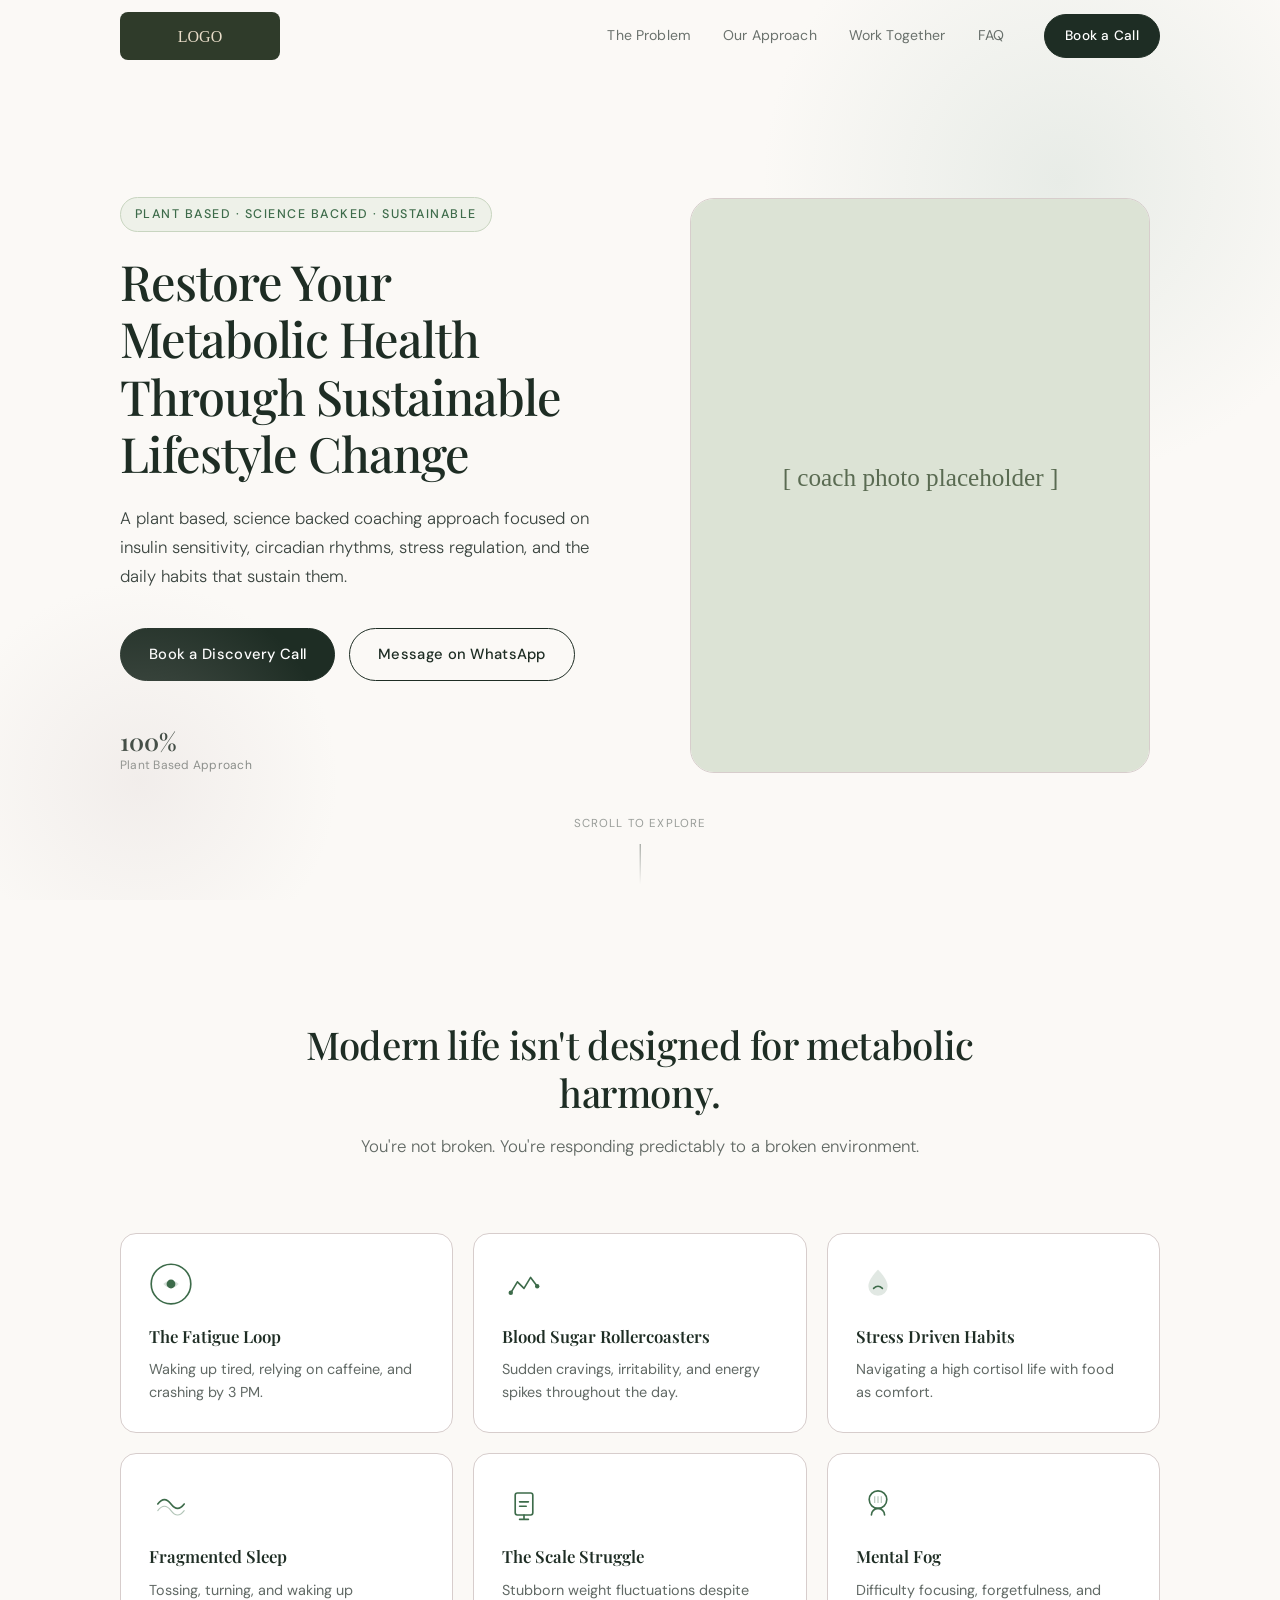
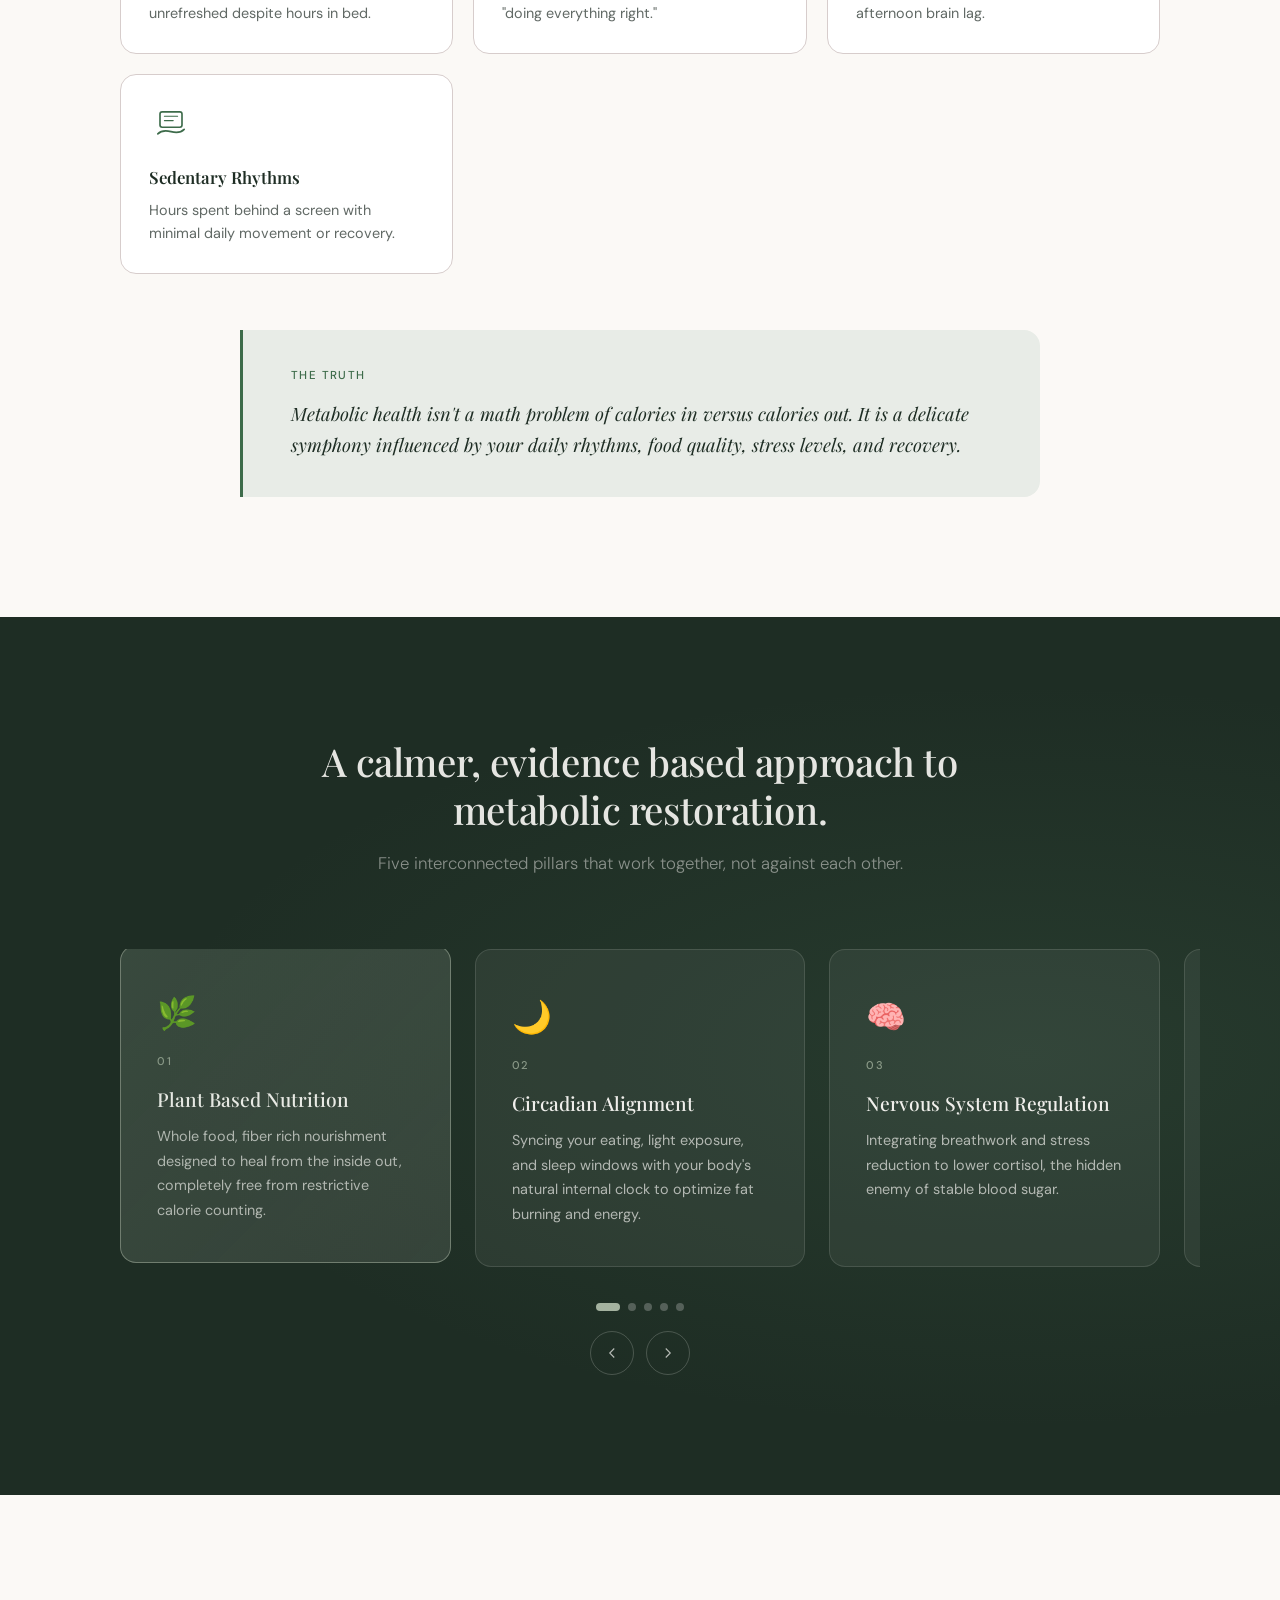
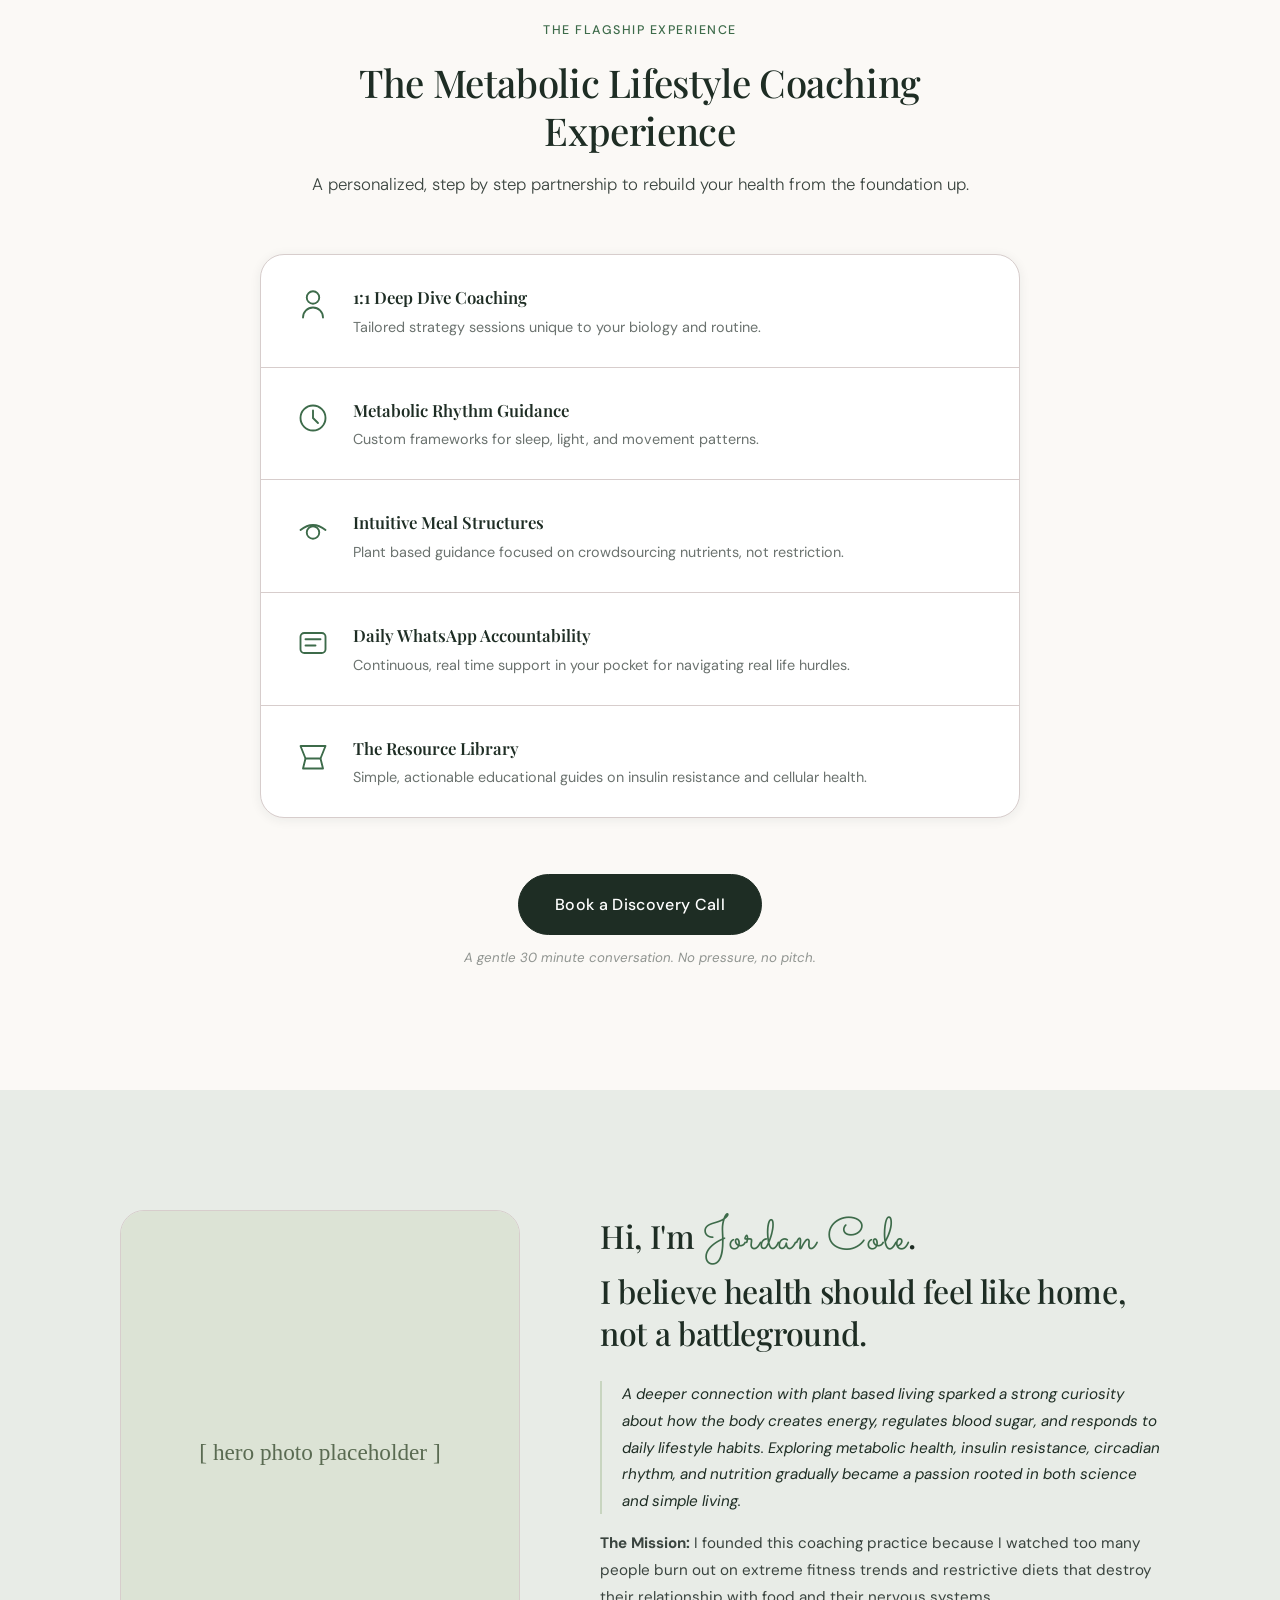
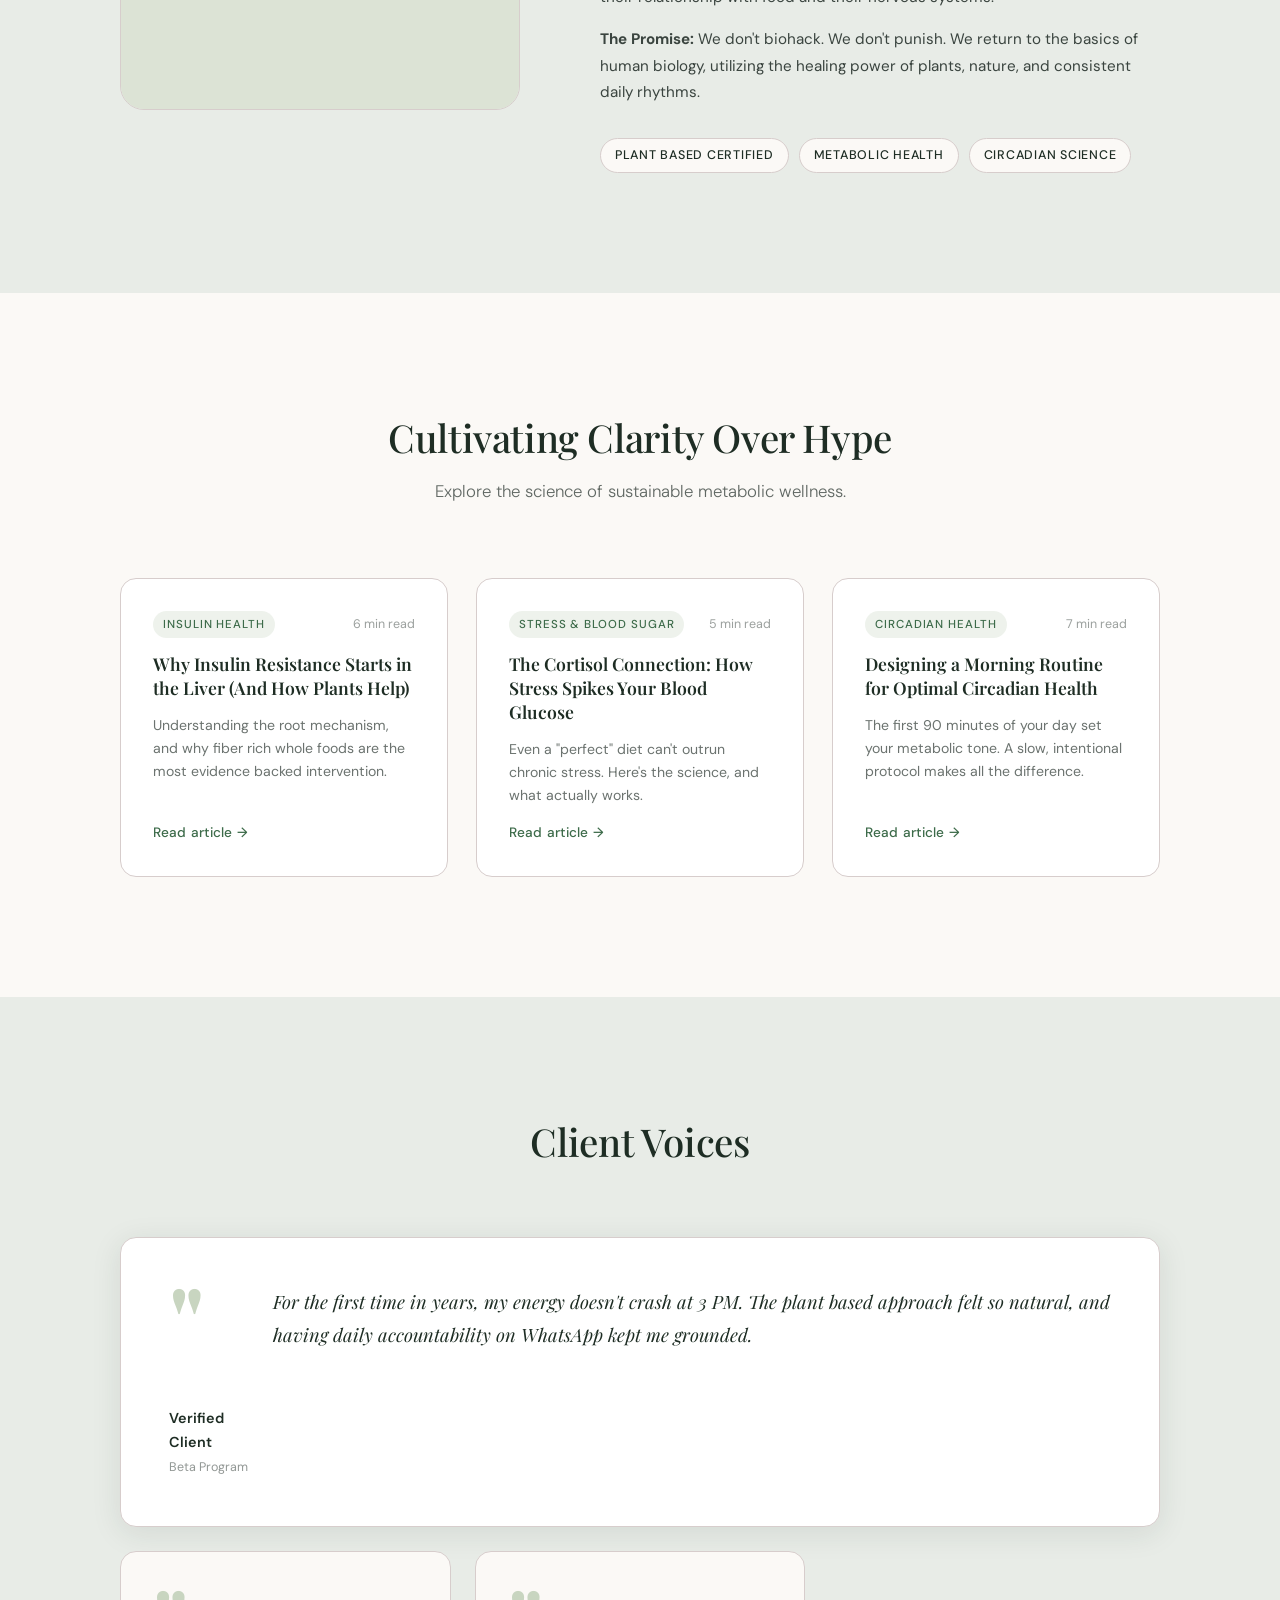
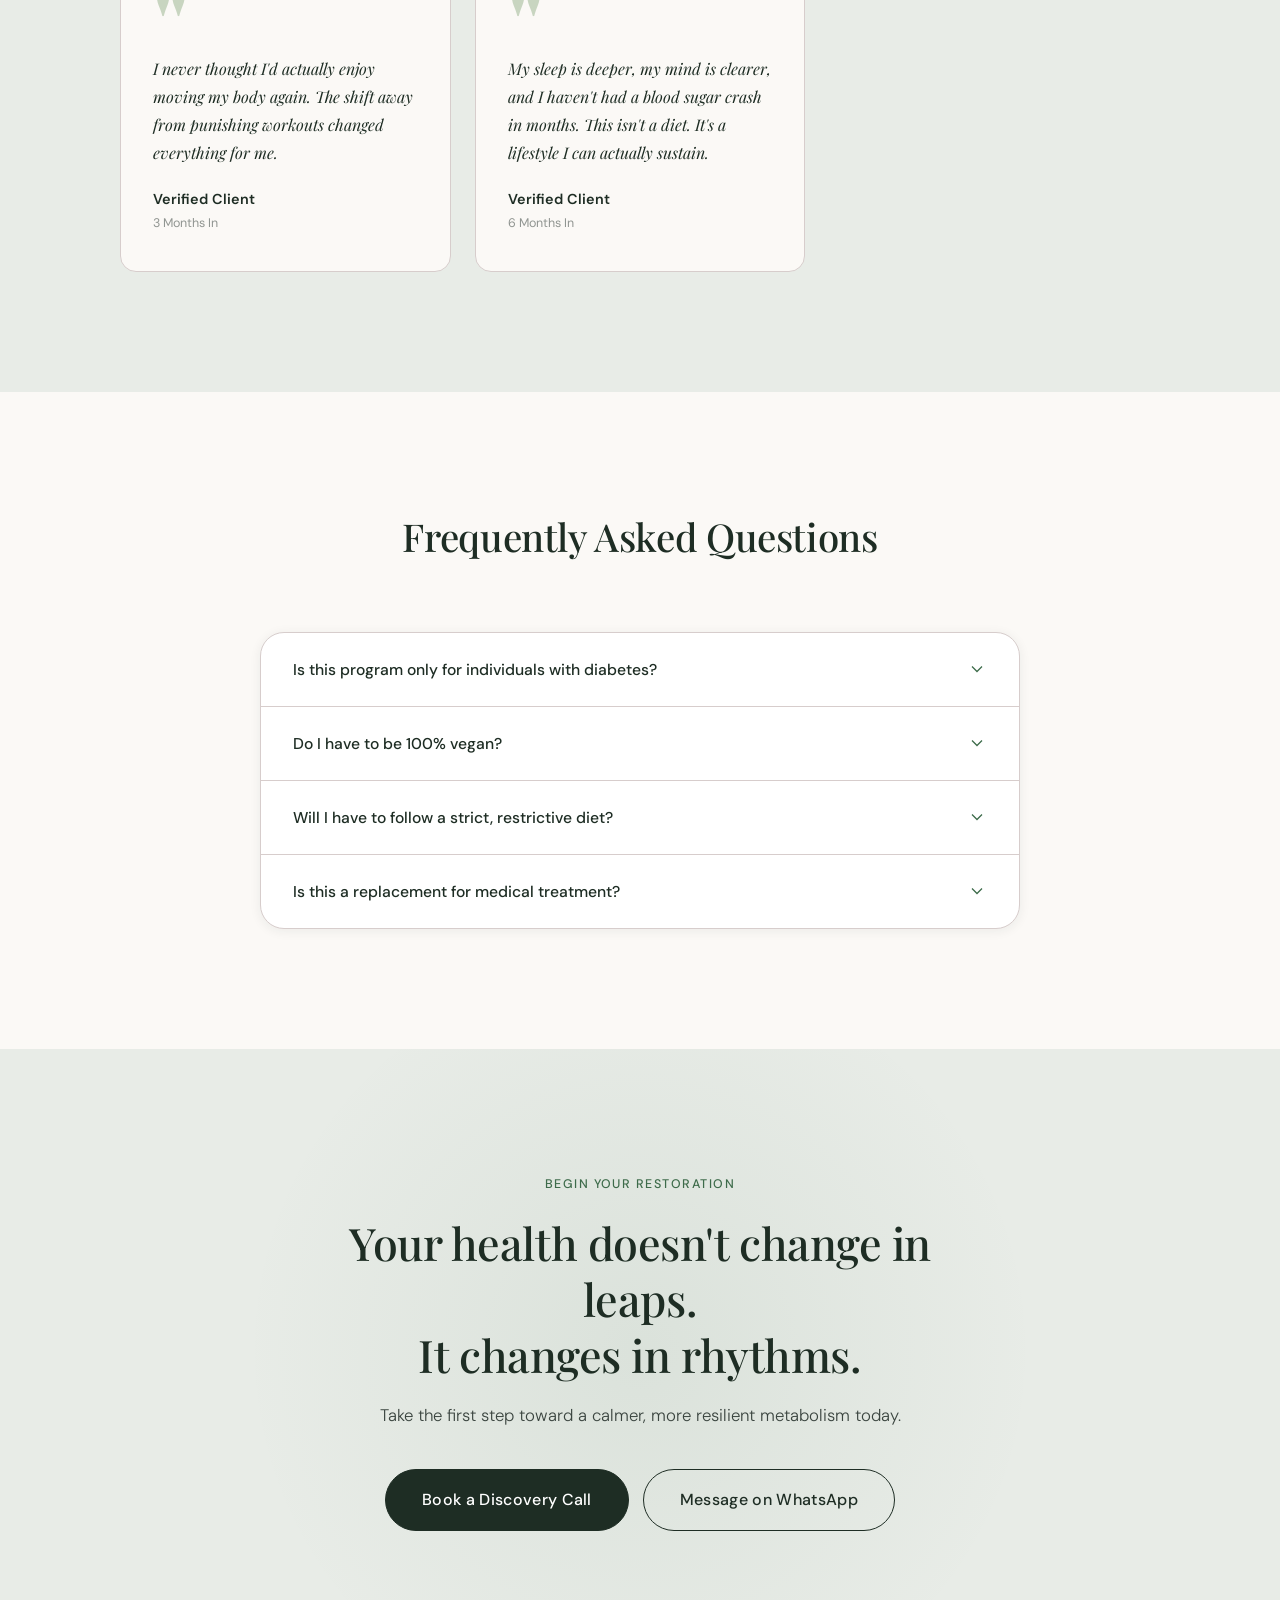
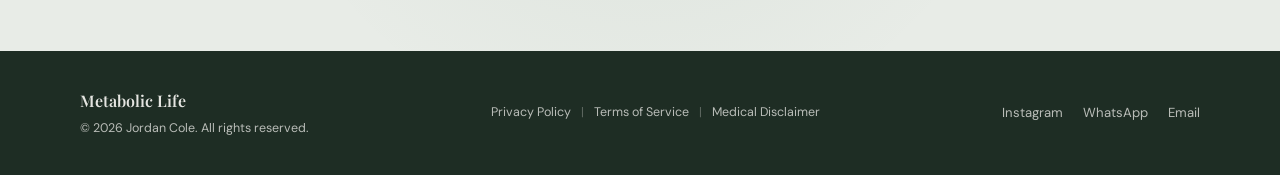
==== index.html @ 22da23d3 "feat: landing page, design system, and interaction logic Frontend for a booking + lead-qualification" ====
<!DOCTYPE html>
<html lang="en">
<head>
  <meta charset="UTF-8" />
  <meta name="viewport" content="width=device-width, initial-scale=1.0" />
  <title>Jordan Cole | Metabolic Health Coach</title>
  <link rel="icon" type="image/png" href="assets/placeholder-logo.svg" />
  <link rel="preconnect" href="https://fonts.googleapis.com" />
  <link rel="preconnect" href="https://fonts.gstatic.com" crossorigin />
  <link href="https://fonts.googleapis.com/css2?family=Playfair+Display:ital,wght@0,400;0,500;0,600;0,700;1,400;1,500&family=DM+Sans:ital,opsz,wght@0,9..40,300;0,9..40,400;0,9..40,500;1,9..40,300&family=Sacramento&display=swap" rel="stylesheet" />
  <link rel="stylesheet" href="style.css" />
</head>
<body>

  <!-- NAV -->
  <nav class="nav" id="nav">
    <div class="nav__inner">
      <a href="#" class="nav__logo">
        <img src="assets/placeholder-logo.svg" alt="Jordan Cole, Metabolic Health Coach" class="nav__logo-img" />
      </a>
      <div class="nav__links">
        <a href="#problem">The Problem</a>
        <a href="#philosophy">Our Approach</a>
        <a href="#offer">Work Together</a>
        <a href="#faq">FAQ</a>
      </div>
      <a href="https://example-coaching.com/book" target="_blank" class="btn btn--primary btn--sm">Book a Call</a>
    </div>
  </nav>

  <!-- SECTION 1: HERO -->
  <section class="hero" id="home">
    <div class="hero__grid">
      <div class="hero__content fade-up">
        <span class="hero__eyebrow">Plant Based · Science Backed · Sustainable</span>
        <h1 class="hero__headline">Restore Your Metabolic Health Through Sustainable Lifestyle Change</h1>
        <p class="hero__sub">A plant based, science backed coaching approach focused on insulin sensitivity, circadian rhythms, stress regulation, and the daily habits that sustain them.</p>
        <div class="hero__actions">
          <a href="https://example-coaching.com/book" target="_blank" class="btn btn--primary">Book a Discovery Call</a>
          <a href="https://wa.me/15550100100" class="btn btn--outline">Message on WhatsApp</a>
        </div>
        <div class="hero__trust">
          <div class="hero__trust-item">
            <span class="hero__trust-num">100%</span>
            <span class="hero__trust-label">Plant Based Approach</span>
          </div>
        </div>
      </div>
      <div class="hero__image-wrap fade-up fade-up--delay">
        <div class="hero__image-frame">
          <div class="hero__image-placeholder">
            <img src="assets/placeholder-about.svg" alt="Jordan Cole" class="hero__photo" />
          </div>
        </div>
      </div>
    </div>
    <div class="hero__scroll-hint">
      <span>Scroll to explore</span>
      <div class="hero__scroll-line"></div>
    </div>
  </section>

  <!-- SECTION 2: THE PROBLEM -->
  <section class="problem" id="problem">
    <div class="container">
      <div class="section-header fade-up">
        <h2 class="section-title">Modern life isn't designed for metabolic harmony.</h2>
        <p class="section-sub">You're not broken. You're responding predictably to a broken environment.</p>
      </div>
      <div class="problem__grid fade-up">
        <div class="problem__card">
          <div class="problem__icon">
            <svg viewBox="0 0 40 40" fill="none"><circle cx="20" cy="20" r="18" stroke="currentColor" stroke-width="1.5"/><path d="M13 20 Q20 13 27 20 Q20 27 13 20Z" fill="currentColor" opacity="0.2"/><circle cx="20" cy="20" r="4" fill="currentColor"/></svg>
          </div>
          <h3>The Fatigue Loop</h3>
          <p>Waking up tired, relying on caffeine, and crashing by 3 PM.</p>
        </div>
        <div class="problem__card">
          <div class="problem__icon">
            <svg viewBox="0 0 40 40" fill="none"><path d="M8 28 L14 18 L20 24 L26 14 L32 22" stroke="currentColor" stroke-width="1.5" stroke-linecap="round" stroke-linejoin="round"/><circle cx="8" cy="28" r="2" fill="currentColor"/><circle cx="32" cy="22" r="2" fill="currentColor"/></svg>
          </div>
          <h3>Blood Sugar Rollercoasters</h3>
          <p>Sudden cravings, irritability, and energy spikes throughout the day.</p>
        </div>
        <div class="problem__card">
          <div class="problem__icon">
            <svg viewBox="0 0 40 40" fill="none"><path d="M20 8 C20 8 28 16 28 22 C28 26.4 24.4 30 20 30 C15.6 30 12 26.4 12 22 C12 16 20 8 20 8Z" stroke="currentColor" stroke-width="1.5" fill="currentColor" opacity="0.15"/><path d="M16 24 Q20 20 24 24" stroke="currentColor" stroke-width="1.5" stroke-linecap="round"/></svg>
          </div>
          <h3>Stress Driven Habits</h3>
          <p>Navigating a high cortisol life with food as comfort.</p>
        </div>
        <div class="problem__card">
          <div class="problem__icon">
            <svg viewBox="0 0 40 40" fill="none"><path d="M8 20 Q14 12 20 20 Q26 28 32 20" stroke="currentColor" stroke-width="1.5" stroke-linecap="round"/><path d="M8 26 Q14 18 20 26 Q26 34 32 26" stroke="currentColor" stroke-width="1" stroke-linecap="round" opacity="0.4"/></svg>
          </div>
          <h3>Fragmented Sleep</h3>
          <p>Tossing, turning, and waking up unrefreshed despite hours in bed.</p>
        </div>
        <div class="problem__card">
          <div class="problem__icon">
            <svg viewBox="0 0 40 40" fill="none"><rect x="12" y="10" width="16" height="20" rx="2" stroke="currentColor" stroke-width="1.5"/><path d="M16 18 L24 18 M16 22 L22 22" stroke="currentColor" stroke-width="1.5" stroke-linecap="round"/><path d="M20 30 L20 34 M16 34 L24 34" stroke="currentColor" stroke-width="1.5" stroke-linecap="round"/></svg>
          </div>
          <h3>The Scale Struggle</h3>
          <p>Stubborn weight fluctuations despite "doing everything right."</p>
        </div>
        <div class="problem__card">
          <div class="problem__icon">
            <svg viewBox="0 0 40 40" fill="none"><circle cx="20" cy="16" r="8" stroke="currentColor" stroke-width="1.5"/><path d="M14 30 C14 26.7 16.7 24 20 24 C23.3 24 26 26.7 26 30" stroke="currentColor" stroke-width="1.5" stroke-linecap="round"/><path d="M17 13 L17 19 M20 13 L20 19 M23 13 L23 19" stroke="currentColor" stroke-width="1" opacity="0.4"/></svg>
          </div>
          <h3>Mental Fog</h3>
          <p>Difficulty focusing, forgetfulness, and afternoon brain lag.</p>
        </div>
        <div class="problem__card">
          <div class="problem__icon">
            <svg viewBox="0 0 40 40" fill="none"><rect x="10" y="8" width="20" height="14" rx="2" stroke="currentColor" stroke-width="1.5"/><path d="M14 12 L26 12 M14 16 L22 16" stroke="currentColor" stroke-width="1" stroke-linecap="round"/><path d="M8 28 Q12 24 20 26 Q28 28 32 24" stroke="currentColor" stroke-width="1.5" stroke-linecap="round" fill="none"/></svg>
          </div>
          <h3>Sedentary Rhythms</h3>
          <p>Hours spent behind a screen with minimal daily movement or recovery.</p>
        </div>
      </div>
      <div class="problem__truth fade-up">
        <div class="problem__truth-inner">
          <span class="problem__truth-label">The Truth</span>
          <p>Metabolic health isn't a math problem of calories in versus calories out. It is a delicate symphony influenced by your daily rhythms, food quality, stress levels, and recovery.</p>
        </div>
      </div>
    </div>
  </section>

  <!-- SECTION 3: PHILOSOPHY PILLARS -->
  <section class="pillars" id="philosophy">
    <div class="container">
      <div class="section-header fade-up">
        <h2 class="section-title">A calmer, evidence based approach to metabolic restoration.</h2>
        <p class="section-sub">Five interconnected pillars that work together, not against each other.</p>
      </div>
      <div class="pillars__slider fade-up" id="pillarsSlider">
        <div class="pillars__track" id="pillarsTrack">
          <div class="pillars__card pillars__card--active">
            <div class="pillars__card-icon">🌿</div>
            <div class="pillars__card-num">01</div>
            <h3>Plant Based Nutrition</h3>
            <p>Whole food, fiber rich nourishment designed to heal from the inside out, completely free from restrictive calorie counting.</p>
          </div>
          <div class="pillars__card">
            <div class="pillars__card-icon">🌙</div>
            <div class="pillars__card-num">02</div>
            <h3>Circadian Alignment</h3>
            <p>Syncing your eating, light exposure, and sleep windows with your body's natural internal clock to optimize fat burning and energy.</p>
          </div>
          <div class="pillars__card">
            <div class="pillars__card-icon">🧠</div>
            <div class="pillars__card-num">03</div>
            <h3>Nervous System Regulation</h3>
            <p>Integrating breathwork and stress reduction to lower cortisol, the hidden enemy of stable blood sugar.</p>
          </div>
          <div class="pillars__card">
            <div class="pillars__card-icon">🚶</div>
            <div class="pillars__card-num">04</div>
            <h3>Sustainable Movement</h3>
            <p>Shifting away from grueling workouts toward joyful daily mobility, walking, and functional activity.</p>
          </div>
          <div class="pillars__card">
            <div class="pillars__card-icon">🔄</div>
            <div class="pillars__card-num">05</div>
            <h3>Lifestyle Consistency</h3>
            <p>Building tiny, frictionless daily habits that transform temporary fixes into permanent metabolic flexibility.</p>
          </div>
        </div>
      </div>
      <div class="pillars__dots" id="pillarsDots">
        <button class="pillars__dot pillars__dot--active" data-index="0"></button>
        <button class="pillars__dot" data-index="1"></button>
        <button class="pillars__dot" data-index="2"></button>
        <button class="pillars__dot" data-index="3"></button>
        <button class="pillars__dot" data-index="4"></button>
      </div>
      <div class="pillars__nav">
        <button class="pillars__btn" id="pillarsPrev" aria-label="Previous pillar">
          <svg viewBox="0 0 24 24" fill="none" stroke="currentColor" stroke-width="1.5"><path d="M15 18l-6-6 6-6"/></svg>
        </button>
        <button class="pillars__btn" id="pillarsNext" aria-label="Next pillar">
          <svg viewBox="0 0 24 24" fill="none" stroke="currentColor" stroke-width="1.5"><path d="M9 18l6-6-6-6"/></svg>
        </button>
      </div>
    </div>
  </section>

  <!-- SECTION 4: THE OFFER -->
  <section class="offer" id="offer">
    <div class="container">
      <div class="offer__wrap fade-up">
        <div class="offer__header">
          <span class="offer__eyebrow">The Flagship Experience</span>
          <h2 class="offer__title">The Metabolic Lifestyle Coaching Experience</h2>
          <p class="offer__sub">A personalized, step by step partnership to rebuild your health from the foundation up.</p>
        </div>
        <div class="offer__items">
          <div class="offer__item">
            <div class="offer__item-icon">
              <svg viewBox="0 0 32 32" fill="none"><circle cx="16" cy="10" r="5" stroke="currentColor" stroke-width="1.5"/><path d="M8 26C8 21.6 11.6 18 16 18C20.4 18 24 21.6 24 26" stroke="currentColor" stroke-width="1.5" stroke-linecap="round"/></svg>
            </div>
            <div>
              <h4>1:1 Deep Dive Coaching</h4>
              <p>Tailored strategy sessions unique to your biology and routine.</p>
            </div>
          </div>
          <div class="offer__item">
            <div class="offer__item-icon">
              <svg viewBox="0 0 32 32" fill="none"><circle cx="16" cy="16" r="10" stroke="currentColor" stroke-width="1.5"/><path d="M16 10 L16 16 L20 20" stroke="currentColor" stroke-width="1.5" stroke-linecap="round"/></svg>
            </div>
            <div>
              <h4>Metabolic Rhythm Guidance</h4>
              <p>Custom frameworks for sleep, light, and movement patterns.</p>
            </div>
          </div>
          <div class="offer__item">
            <div class="offer__item-icon">
              <svg viewBox="0 0 32 32" fill="none"><path d="M6 16 Q16 8 26 16" stroke="currentColor" stroke-width="1.5" stroke-linecap="round"/><circle cx="16" cy="18" r="5" stroke="currentColor" stroke-width="1.5"/></svg>
            </div>
            <div>
              <h4>Intuitive Meal Structures</h4>
              <p>Plant based guidance focused on crowdsourcing nutrients, not restriction.</p>
            </div>
          </div>
          <div class="offer__item">
            <div class="offer__item-icon">
              <svg viewBox="0 0 32 32" fill="none"><rect x="6" y="8" width="20" height="16" rx="3" stroke="currentColor" stroke-width="1.5"/><path d="M10 13 L22 13 M10 18 L18 18" stroke="currentColor" stroke-width="1.5" stroke-linecap="round"/></svg>
            </div>
            <div>
              <h4>Daily WhatsApp Accountability</h4>
              <p>Continuous, real time support in your pocket for navigating real life hurdles.</p>
            </div>
          </div>
          <div class="offer__item">
            <div class="offer__item-icon">
              <svg viewBox="0 0 32 32" fill="none"><path d="M6 8 L26 8 L22 18 L10 18 Z" stroke="currentColor" stroke-width="1.5" stroke-linejoin="round"/><path d="M10 18 L8 26 L24 26 L22 18" stroke="currentColor" stroke-width="1.5" stroke-linejoin="round"/></svg>
            </div>
            <div>
              <h4>The Resource Library</h4>
              <p>Simple, actionable educational guides on insulin resistance and cellular health.</p>
            </div>
          </div>
        </div>
        <div class="offer__cta">
          <a href="https://example-coaching.com/book" target="_blank" class="btn btn--primary btn--lg">Book a Discovery Call</a>
          <p class="offer__cta-note">A gentle 30 minute conversation. No pressure, no pitch.</p>
        </div>
      </div>
    </div>
  </section>

  <!-- SECTION 5: ABOUT -->
  <section class="about" id="about">
    <div class="container">
      <div class="about__grid fade-up">
        <div class="about__image-col">
          <div class="about__image-frame">
            <div class="about__image-placeholder">
              <img src="assets/placeholder-hero.svg" alt="About photo" class="about__photo" />
            </div>
          </div>
        </div>
        <div class="about__content-col">
          <h2>Hi, I'm <span class="about__name">Jordan Cole</span>.<br/>I believe health should feel like home, not a battleground.</h2>
          <div class="about__body">
            <p class="about__hook">A deeper connection with plant based living sparked a strong curiosity about how the body creates energy, regulates blood sugar, and responds to daily lifestyle habits. Exploring metabolic health, insulin resistance, circadian rhythm, and nutrition gradually became a passion rooted in both science and simple living.</p>
            <p><strong>The Mission:</strong> I founded this coaching practice because I watched too many people burn out on extreme fitness trends and restrictive diets that destroy their relationship with food and their nervous systems.</p>
            <p><strong>The Promise:</strong> We don't biohack. We don't punish. We return to the basics of human biology, utilizing the healing power of plants, nature, and consistent daily rhythms.</p>
          </div>
          <div class="about__badges">
            <span>Plant Based Certified</span>
            <span>Metabolic Health</span>
            <span>Circadian Science</span>
          </div>
        </div>
      </div>
    </div>
  </section>

  <!-- SECTION 6: EDUCATIONAL INSIGHTS -->
  <section class="insights" id="insights">
    <div class="container">
      <div class="section-header fade-up">
        <h2 class="section-title">Cultivating Clarity Over Hype</h2>
        <p class="section-sub">Explore the science of sustainable metabolic wellness.</p>
      </div>
      <div class="insights__grid fade-up">
        <article class="insights__card">
          <div class="insights__card-meta">
            <span class="insights__tag">Insulin Health</span>
            <span class="insights__read">6 min read</span>
          </div>
          <h3>Why Insulin Resistance Starts in the Liver (And How Plants Help)</h3>
          <p>Understanding the root mechanism, and why fiber rich whole foods are the most evidence backed intervention.</p>
          <a href="article-insulin-resistance.html" class="insights__link">Read article →</a>
        </article>
        <article class="insights__card">
          <div class="insights__card-meta">
            <span class="insights__tag">Stress & Blood Sugar</span>
            <span class="insights__read">5 min read</span>
          </div>
          <h3>The Cortisol Connection: How Stress Spikes Your Blood Glucose</h3>
          <p>Even a "perfect" diet can't outrun chronic stress. Here's the science, and what actually works.</p>
          <a href="article-cortisol-blood-sugar.html" class="insights__link">Read article →</a>
        </article>
        <article class="insights__card">
          <div class="insights__card-meta">
            <span class="insights__tag">Circadian Health</span>
            <span class="insights__read">7 min read</span>
          </div>
          <h3>Designing a Morning Routine for Optimal Circadian Health</h3>
          <p>The first 90 minutes of your day set your metabolic tone. A slow, intentional protocol makes all the difference.</p>
          <a href="article-morning-routine.html" class="insights__link">Read article →</a>
        </article>
      </div>
    </div>
  </section>

  <!-- SECTION 7: TESTIMONIALS -->
  <section class="testimonials" id="testimonials">
    <div class="container">
      <div class="section-header fade-up">
        <h2 class="section-title">Client Voices</h2>
      </div>
      <div class="testimonials__grid fade-up">
        <blockquote class="testimonial__card testimonial__card--featured">
          <div class="testimonial__quote-mark">"</div>
          <p>For the first time in years, my energy doesn't crash at 3 PM. The plant based approach felt so natural, and having daily accountability on WhatsApp kept me grounded.</p>
          <footer>
            <strong>Verified Client</strong>
            <span>Beta Program</span>
          </footer>
        </blockquote>
        <blockquote class="testimonial__card">
          <div class="testimonial__quote-mark">"</div>
          <p>I never thought I'd actually enjoy moving my body again. The shift away from punishing workouts changed everything for me.</p>
          <footer>
            <strong>Verified Client</strong>
            <span>3 Months In</span>
          </footer>
        </blockquote>
        <blockquote class="testimonial__card">
          <div class="testimonial__quote-mark">"</div>
          <p>My sleep is deeper, my mind is clearer, and I haven't had a blood sugar crash in months. This isn't a diet. It's a lifestyle I can actually sustain.</p>
          <footer>
            <strong>Verified Client</strong>
            <span>6 Months In</span>
          </footer>
        </blockquote>
      </div>
    </div>
  </section>

  <!-- SECTION 8: FAQ -->
  <section class="faq" id="faq">
    <div class="container">
      <div class="section-header fade-up">
        <h2 class="section-title">Frequently Asked Questions</h2>
      </div>
      <div class="faq__list fade-up" id="faqList">
        <div class="faq__item">
          <button class="faq__question" aria-expanded="false">
            <span>Is this program only for individuals with diabetes?</span>
            <svg class="faq__chevron" viewBox="0 0 24 24" fill="none" stroke="currentColor" stroke-width="1.5"><path d="M6 9l6 6 6-6"/></svg>
          </button>
          <div class="faq__answer">
            <p>No. This is for anyone experiencing early signs of metabolic dysfunction, such as chronic fatigue, stubborn weight gain, brain fog, and blood sugar instability. We focus on prevention and optimization.</p>
          </div>
        </div>
        <div class="faq__item">
          <button class="faq__question" aria-expanded="false">
            <span>Do I have to be 100% vegan?</span>
            <svg class="faq__chevron" viewBox="0 0 24 24" fill="none" stroke="currentColor" stroke-width="1.5"><path d="M6 9l6 6 6-6"/></svg>
          </button>
          <div class="faq__answer">
            <p>Not necessarily. While my coaching is rooted heavily in the therapeutic benefits of a plant predominant, whole food lifestyle, we meet you exactly where you are to build a sustainable pattern that works for you.</p>
          </div>
        </div>
        <div class="faq__item">
          <button class="faq__question" aria-expanded="false">
            <span>Will I have to follow a strict, restrictive diet?</span>
            <svg class="faq__chevron" viewBox="0 0 24 24" fill="none" stroke="currentColor" stroke-width="1.5"><path d="M6 9l6 6 6-6"/></svg>
          </button>
          <div class="faq__answer">
            <p>Absolutely not. Restriction triggers stress, and stress disrupts metabolic health. We focus on crowding out ultra processed options by adding abundance, color, and fiber to your plate.</p>
          </div>
        </div>
        <div class="faq__item">
          <button class="faq__question" aria-expanded="false">
            <span>Is this a replacement for medical treatment?</span>
            <svg class="faq__chevron" viewBox="0 0 24 24" fill="none" stroke="currentColor" stroke-width="1.5"><path d="M6 9l6 6 6-6"/></svg>
          </button>
          <div class="faq__answer">
            <p>No. This coaching is lifestyle medicine designed to complement your primary healthcare. We focus on habits, environment, nutrition, and routines, not diagnosis or prescription.</p>
          </div>
        </div>
      </div>
    </div>
  </section>

  <!-- SECTION 9: FINAL CTA -->
  <section class="final-cta" id="contact">
    <div class="container">
      <div class="final-cta__inner fade-up">
        <span class="final-cta__eyebrow">Begin Your Restoration</span>
        <h2>Your health doesn't change in leaps.<br/>It changes in rhythms.</h2>
        <p>Take the first step toward a calmer, more resilient metabolism today.</p>
        <div class="final-cta__actions">
          <a href="https://example-coaching.com/book" target="_blank" class="btn btn--primary btn--lg">Book a Discovery Call</a>
          <a href="https://wa.me/15550100100" class="btn btn--outline btn--lg">Message on WhatsApp</a>
        </div>
      </div>
    </div>
  </section>

  <!-- SECTION 10: FOOTER -->
  <footer class="footer">
    <div class="footer__inner">
      <div class="footer__brand">
        <a href="#" class="footer__logo">Metabolic Life</a>
        <p>© 2026 Jordan Cole. All rights reserved.</p>
      </div>
      <div class="footer__center">
        <a href="#">Privacy Policy</a>
        <span>|</span>
        <a href="#">Terms of Service</a>
        <span>|</span>
        <a href="#">Medical Disclaimer</a>
      </div>
      <div class="footer__social">
        <a href="https://instagram.com/example" target="_blank">Instagram</a>
        <a href="https://wa.me/15550100100" target="_blank">WhatsApp</a>
        <a href="mailto:hello@example-coaching.com">Email</a>
      </div>
    </div>
  </footer>

  <script src="script.js"></script>
</body>
</html>
---- style.css ----
/* =============================================
   DESIGN TOKENS
   ============================================= */
:root {
  --bg-primary: #FBF9F6;
  --bg-accent: #E8ECE7;
  --text-heading: #1E2D24;
  --text-body: #3A443F;
  --accent-border: #D7CDCC;
  --accent-green: #3D6B4A;
  --accent-green-light: #5A8A66;
  --accent-green-muted: #C8D5C0;
  --white: #FFFFFF;
  --shadow-sm: 0 2px 12px rgba(30, 45, 36, 0.07);
  --shadow-md: 0 6px 30px rgba(30, 45, 36, 0.10);
  --shadow-lg: 0 20px 60px rgba(30, 45, 36, 0.12);
  --radius-sm: 8px;
  --radius-md: 16px;
  --radius-lg: 24px;
  --font-serif: 'Playfair Display', Georgia, serif;
  --font-sans: 'DM Sans', system-ui, sans-serif;
  --nav-h: 72px;
  --section-pad: 120px;
}

/* =============================================
   RESET & BASE
   ============================================= */
*, *::before, *::after { box-sizing: border-box; margin: 0; padding: 0; }

html {
  scroll-behavior: smooth;
  -webkit-font-smoothing: antialiased;
}

body {
  font-family: var(--font-sans);
  background: var(--bg-primary);
  color: var(--text-body);
  font-size: 16px;
  line-height: 1.7;
  overflow-x: hidden;
}

img, svg { display: block; max-width: 100%; }
a { color: inherit; text-decoration: none; }
button { cursor: pointer; border: none; background: none; font-family: inherit; }

/* =============================================
   UTILITIES
   ============================================= */
.container {
  max-width: 1120px;
  margin: 0 auto;
  padding: 0 40px;
}

.section-header {
  text-align: center;
  max-width: 700px;
  margin: 0 auto 72px;
}

.section-title {
  font-family: var(--font-serif);
  font-size: clamp(1.9rem, 3vw, 2.7rem);
  font-weight: 500;
  color: var(--text-heading);
  line-height: 1.25;
  margin-bottom: 16px;
  letter-spacing: -0.01em;
}

.section-sub {
  font-size: 1.05rem;
  color: var(--text-body);
  opacity: 0.8;
  font-weight: 300;
}

/* =============================================
   BUTTONS
   ============================================= */
.btn {
  display: inline-flex;
  align-items: center;
  gap: 8px;
  font-family: var(--font-sans);
  font-weight: 500;
  font-size: 0.92rem;
  letter-spacing: 0.02em;
  padding: 13px 28px;
  border-radius: 50px;
  transition: all 0.3s cubic-bezier(0.4, 0, 0.2, 1);
  white-space: nowrap;
}

.btn--primary {
  background: var(--text-heading);
  color: var(--white);
  border: 1.5px solid var(--text-heading);
}

.btn--primary:hover {
  background: var(--accent-green);
  border-color: var(--accent-green);
  transform: translateY(-2px);
  box-shadow: 0 8px 24px rgba(30, 45, 36, 0.22);
}

.btn--outline {
  background: transparent;
  color: var(--text-heading);
  border: 1.5px solid var(--text-heading);
}

.btn--outline:hover {
  background: var(--text-heading);
  color: var(--white);
  transform: translateY(-2px);
}

.btn--sm { padding: 9px 20px; font-size: 0.85rem; }
.btn--lg { padding: 16px 36px; font-size: 1rem; }

/* =============================================
   SCROLL ANIMATIONS
   ============================================= */
.fade-up {
  opacity: 0;
  transform: translateY(36px);
  transition: opacity 0.75s cubic-bezier(0.4, 0, 0.2, 1),
              transform 0.75s cubic-bezier(0.4, 0, 0.2, 1);
}

.fade-up--delay { transition-delay: 0.18s; }
.fade-up--delay-2 { transition-delay: 0.32s; }

.fade-up.is-visible {
  opacity: 1;
  transform: translateY(0);
}

/* =============================================
   NAVIGATION
   ============================================= */
.nav {
  position: fixed;
  top: 0; left: 0; right: 0;
  height: var(--nav-h);
  z-index: 100;
  transition: background 0.4s, box-shadow 0.4s;
}

.nav.scrolled {
  background: rgba(251, 249, 246, 0.94);
  backdrop-filter: blur(12px);
  -webkit-backdrop-filter: blur(12px);
  box-shadow: 0 1px 0 var(--accent-border);
}

.nav__inner {
  max-width: 1120px;
  margin: 0 auto;
  padding: 0 40px;
  height: 100%;
  display: flex;
  align-items: center;
  gap: 40px;
}

.nav__logo {
  flex-shrink: 0;
  display: flex;
  align-items: center;
}

.nav__logo-img {
  height: 48px;
  width: auto;
  mix-blend-mode: multiply;
  display: block;
}

.nav__links {
  display: flex;
  align-items: center;
  gap: 32px;
  margin-left: auto;
}

.nav__links a {
  font-size: 0.88rem;
  font-weight: 400;
  color: var(--text-body);
  letter-spacing: 0.01em;
  transition: color 0.2s;
  opacity: 0.75;
}

.nav__links a:hover { opacity: 1; color: var(--text-heading); }

/* =============================================
   HERO
   ============================================= */
.hero {
  min-height: 100vh;
  padding-top: var(--nav-h);
  display: flex;
  flex-direction: column;
  justify-content: center;
  position: relative;
  overflow: hidden;
}

.hero::before {
  content: '';
  position: absolute;
  top: -120px; right: -80px;
  width: 600px; height: 600px;
  border-radius: 50%;
  background: radial-gradient(circle, #E8ECE7 0%, transparent 70%);
  pointer-events: none;
}

.hero::after {
  content: '';
  position: absolute;
  bottom: -80px; left: -60px;
  width: 400px; height: 400px;
  border-radius: 50%;
  background: radial-gradient(circle, #D7CDCC44 0%, transparent 70%);
  pointer-events: none;
}

.hero__grid {
  max-width: 1120px;
  margin: 0 auto;
  padding: 80px 40px;
  display: grid;
  grid-template-columns: 1fr 1fr;
  gap: 80px;
  align-items: center;
  width: 100%;
}

.hero__eyebrow {
  display: inline-block;
  font-size: 0.78rem;
  font-weight: 500;
  letter-spacing: 0.12em;
  text-transform: uppercase;
  color: var(--accent-green);
  margin-bottom: 20px;
  padding: 6px 14px;
  border: 1px solid var(--accent-green-muted);
  border-radius: 50px;
  background: rgba(200, 213, 192, 0.25);
}

.hero__headline {
  font-family: var(--font-serif);
  font-size: clamp(2.2rem, 3.8vw, 3.4rem);
  font-weight: 500;
  color: var(--text-heading);
  line-height: 1.18;
  letter-spacing: -0.02em;
  margin-bottom: 22px;
}

.hero__sub {
  font-size: 1.05rem;
  color: var(--text-body);
  font-weight: 300;
  line-height: 1.75;
  margin-bottom: 36px;
  max-width: 520px;
}

.hero__actions {
  display: flex;
  flex-wrap: wrap;
  gap: 14px;
  margin-bottom: 48px;
}

.hero__trust {
  display: flex;
  align-items: center;
  gap: 28px;
}

.hero__trust-item {
  display: flex;
  flex-direction: column;
  gap: 2px;
}

.hero__trust-num {
  font-family: var(--font-serif);
  font-size: 1.5rem;
  font-weight: 600;
  color: var(--text-heading);
  line-height: 1;
}

.hero__trust-label {
  font-size: 0.75rem;
  color: var(--text-body);
  opacity: 0.65;
  letter-spacing: 0.02em;
}

.hero__trust-divider {
  width: 1px;
  height: 36px;
  background: var(--accent-border);
}

/* Hero Image */
.hero__image-wrap {
  display: flex;
  justify-content: center;
  align-items: center;
}

.hero__image-frame {
  position: relative;
  width: 100%;
  max-width: 460px;
}

.hero__image-placeholder {
  border-radius: var(--radius-lg);
  aspect-ratio: 4/5;
  overflow: hidden;
  border: 1px solid var(--accent-border);
}

.hero__photo {
  width: 100%;
  height: 100%;
  object-fit: cover;
  object-position: center top;
  display: block;
}

.hero__image-inner {
  display: flex;
  flex-direction: column;
  align-items: center;
  gap: 12px;
}

.hero__portrait-svg {
  width: 160px;
  opacity: 0.6;
}

.hero__image-label {
  font-size: 0.82rem;
  color: var(--text-body);
  opacity: 0.5;
  font-style: italic;
}

.hero__image-tag {
  position: absolute;
  bottom: 24px;
  left: -20px;
  background: var(--bg-primary);
  border: 1px solid var(--accent-border);
  border-radius: 50px;
  padding: 8px 18px;
  font-size: 0.78rem;
  color: var(--text-heading);
  letter-spacing: 0.05em;
  box-shadow: var(--shadow-sm);
}

/* Scroll Hint */
.hero__scroll-hint {
  position: absolute;
  bottom: 16px;
  left: 50%;
  transform: translateX(-50%);
  display: flex;
  flex-direction: column;
  align-items: center;
  gap: 10px;
  opacity: 0.5;
}

.hero__scroll-hint span {
  font-size: 0.72rem;
  letter-spacing: 0.1em;
  text-transform: uppercase;
  color: var(--text-body);
}

.hero__scroll-line {
  width: 1px;
  height: 40px;
  background: linear-gradient(to bottom, var(--text-heading), transparent);
  animation: scrollPulse 2s ease-in-out infinite;
}

@keyframes scrollPulse {
  0%, 100% { opacity: 0.4; transform: scaleY(1); }
  50% { opacity: 0.9; transform: scaleY(1.2); }
}

/* =============================================
   PROBLEM SECTION
   ============================================= */
.problem {
  padding: var(--section-pad) 0;
  background: var(--bg-primary);
}

.problem__grid {
  display: grid;
  grid-template-columns: repeat(auto-fit, minmax(280px, 1fr));
  gap: 20px;
  margin-bottom: 56px;
}

.problem__card {
  background: var(--white);
  border: 1px solid var(--accent-border);
  border-radius: var(--radius-md);
  padding: 28px 28px 28px;
  transition: transform 0.3s ease, box-shadow 0.3s ease;
}

.problem__card:hover {
  transform: translateY(-4px);
  box-shadow: var(--shadow-md);
}

.problem__icon {
  width: 44px;
  height: 44px;
  color: var(--accent-green);
  margin-bottom: 16px;
}

.problem__card h3 {
  font-family: var(--font-serif);
  font-size: 1.05rem;
  font-weight: 600;
  color: var(--text-heading);
  margin-bottom: 8px;
}

.problem__card p {
  font-size: 0.9rem;
  line-height: 1.6;
  color: var(--text-body);
  opacity: 0.8;
}

.problem__truth {
  max-width: 800px;
  margin: 0 auto;
}

.problem__truth-inner {
  background: var(--bg-accent);
  border-left: 3px solid var(--accent-green);
  border-radius: 0 var(--radius-md) var(--radius-md) 0;
  padding: 36px 48px;
}

.problem__truth-label {
  display: block;
  font-size: 0.72rem;
  font-weight: 500;
  letter-spacing: 0.12em;
  text-transform: uppercase;
  color: var(--accent-green);
  margin-bottom: 12px;
}

.problem__truth-inner p {
  font-family: var(--font-serif);
  font-size: 1.15rem;
  font-style: italic;
  color: var(--text-heading);
  line-height: 1.7;
}

/* =============================================
   PILLARS SECTION
   ============================================= */
.pillars {
  padding: var(--section-pad) 0;
  background: var(--text-heading);
  position: relative;
  overflow: hidden;
}

.pillars::before {
  content: '';
  position: absolute;
  inset: 0;
  background: radial-gradient(ellipse at 80% 50%, rgba(90, 138, 102, 0.15) 0%, transparent 60%);
  pointer-events: none;
}

.pillars .section-header .section-title,
.pillars .section-header .section-sub {
  color: rgba(251, 249, 246, 0.9);
}

.pillars .section-header .section-sub {
  color: rgba(251, 249, 246, 0.6);
}

.pillars__slider {
  position: relative;
  overflow: hidden;
  margin: 0 -40px;
  padding: 0 40px;
}

.pillars__track {
  display: flex;
  gap: 24px;
  transition: transform 0.55s cubic-bezier(0.4, 0, 0.2, 1);
  will-change: transform;
}

.pillars__card {
  flex: 0 0 calc(33.333% - 16px);
  background: rgba(251, 249, 246, 0.06);
  border: 1px solid rgba(251, 249, 246, 0.12);
  border-radius: var(--radius-md);
  padding: 40px 36px;
  transition: all 0.4s ease;
  position: relative;
  overflow: hidden;
}

.pillars__card::before {
  content: '';
  position: absolute;
  inset: 0;
  background: linear-gradient(135deg, rgba(90, 138, 102, 0.1), transparent);
  opacity: 0;
  transition: opacity 0.3s;
}

.pillars__card--active,
.pillars__card:hover {
  background: rgba(251, 249, 246, 0.1);
  border-color: rgba(200, 213, 192, 0.4);
  transform: translateY(-4px);
}

.pillars__card--active::before,
.pillars__card:hover::before { opacity: 1; }

.pillars__card-icon {
  font-size: 2rem;
  margin-bottom: 12px;
}

.pillars__card-num {
  font-size: 0.7rem;
  font-weight: 500;
  letter-spacing: 0.14em;
  color: rgba(200, 213, 192, 0.6);
  text-transform: uppercase;
  margin-bottom: 16px;
}

.pillars__card h3 {
  font-family: var(--font-serif);
  font-size: 1.2rem;
  font-weight: 500;
  color: rgba(251, 249, 246, 0.95);
  margin-bottom: 12px;
  line-height: 1.3;
}

.pillars__card p {
  font-size: 0.9rem;
  color: rgba(251, 249, 246, 0.65);
  line-height: 1.7;
}

.pillars__dots {
  display: flex;
  justify-content: center;
  gap: 8px;
  margin-top: 36px;
}

.pillars__dot {
  width: 8px;
  height: 8px;
  border-radius: 50%;
  background: rgba(251, 249, 246, 0.25);
  transition: all 0.3s;
  padding: 0;
}

.pillars__dot--active {
  background: rgba(200, 213, 192, 0.8);
  width: 24px;
  border-radius: 4px;
}

.pillars__nav {
  display: flex;
  justify-content: center;
  gap: 12px;
  margin-top: 20px;
}

.pillars__btn {
  width: 44px;
  height: 44px;
  border-radius: 50%;
  border: 1px solid rgba(251, 249, 246, 0.2);
  display: flex;
  align-items: center;
  justify-content: center;
  color: rgba(251, 249, 246, 0.7);
  transition: all 0.2s;
}

.pillars__btn:hover {
  background: rgba(251, 249, 246, 0.1);
  border-color: rgba(200, 213, 192, 0.5);
  color: rgba(251, 249, 246, 0.95);
}

.pillars__btn svg { width: 18px; height: 18px; }

/* =============================================
   OFFER SECTION
   ============================================= */
.offer {
  padding: var(--section-pad) 0;
  background: var(--bg-primary);
}

.offer__wrap {
  max-width: 760px;
  margin: 0 auto;
  text-align: center;
}

.offer__eyebrow {
  display: inline-block;
  font-size: 0.78rem;
  font-weight: 500;
  letter-spacing: 0.12em;
  text-transform: uppercase;
  color: var(--accent-green);
  margin-bottom: 16px;
}

.offer__title {
  font-family: var(--font-serif);
  font-size: clamp(1.8rem, 3vw, 2.5rem);
  font-weight: 500;
  color: var(--text-heading);
  line-height: 1.25;
  margin-bottom: 16px;
  letter-spacing: -0.01em;
}

.offer__sub {
  font-size: 1.05rem;
  color: var(--text-body);
  font-weight: 300;
  margin-bottom: 56px;
}

.offer__items {
  display: flex;
  flex-direction: column;
  gap: 0;
  text-align: left;
  margin-bottom: 56px;
  border: 1px solid var(--accent-border);
  border-radius: var(--radius-lg);
  overflow: hidden;
  background: var(--white);
  box-shadow: var(--shadow-sm);
}

.offer__item {
  display: flex;
  align-items: flex-start;
  gap: 20px;
  padding: 28px 32px;
  border-bottom: 1px solid var(--accent-border);
  transition: background 0.2s;
}

.offer__item:last-child { border-bottom: none; }
.offer__item:hover { background: rgba(232, 236, 231, 0.35); }

.offer__item-icon {
  width: 40px;
  height: 40px;
  flex-shrink: 0;
  color: var(--accent-green);
  margin-top: 2px;
}

.offer__item-icon svg { width: 100%; height: 100%; }

.offer__item h4 {
  font-family: var(--font-serif);
  font-size: 1.05rem;
  font-weight: 600;
  color: var(--text-heading);
  margin-bottom: 4px;
}

.offer__item p {
  font-size: 0.9rem;
  color: var(--text-body);
  opacity: 0.75;
  line-height: 1.6;
}

.offer__cta {
  display: flex;
  flex-direction: column;
  align-items: center;
  gap: 12px;
}

.offer__cta-note {
  font-size: 0.83rem;
  color: var(--text-body);
  opacity: 0.55;
  font-style: italic;
}

/* =============================================
   ABOUT SECTION
   ============================================= */
.about {
  padding: var(--section-pad) 0;
  background: var(--bg-accent);
}

.about__grid {
  display: grid;
  grid-template-columns: 5fr 7fr;
  gap: 80px;
  align-items: start;
}

.about__image-frame {
  position: relative;
}

.about__image-placeholder {
  border-radius: var(--radius-lg);
  aspect-ratio: 4/5;
  overflow: hidden;
  border: 1px solid var(--accent-border);
}

.about__photo {
  width: 100%;
  height: 100%;
  object-fit: cover;
  object-position: center top;
  display: block;
}

.about__image-tag {
  position: absolute;
  bottom: -16px;
  right: -16px;
  background: var(--white);
  border: 1px solid var(--accent-border);
  border-radius: 50px;
  padding: 8px 20px;
  font-size: 0.78rem;
  color: var(--text-heading);
  letter-spacing: 0.04em;
  box-shadow: var(--shadow-sm);
}

.about__content-col h2 {
  font-family: var(--font-serif);
  font-size: clamp(1.7rem, 2.5vw, 2.2rem);
  font-weight: 500;
  color: var(--text-heading);
  line-height: 1.3;
  margin-bottom: 28px;
  letter-spacing: -0.01em;
}

.about__name {
  font-family: 'Sacramento', cursive;
  font-style: normal;
  font-size: 1.45em;
  color: var(--accent-green);
  font-weight: 400;
  letter-spacing: 0.02em;
}

.about__body {
  display: flex;
  flex-direction: column;
  gap: 16px;
  margin-bottom: 32px;
}

.about__hook {
  font-size: 1.05rem;
  font-style: italic;
  color: var(--text-heading);
  padding-left: 20px;
  border-left: 2px solid var(--accent-green-muted);
  line-height: 1.7;
}

.about__body p {
  font-size: 0.95rem;
  line-height: 1.75;
}

.about__badges {
  display: flex;
  flex-wrap: wrap;
  gap: 10px;
}

.about__badges span {
  font-size: 0.78rem;
  font-weight: 500;
  letter-spacing: 0.06em;
  padding: 6px 14px;
  border: 1px solid var(--accent-border);
  border-radius: 50px;
  color: var(--text-heading);
  background: var(--bg-primary);
  text-transform: uppercase;
}

/* =============================================
   INSIGHTS SECTION
   ============================================= */
.insights {
  padding: var(--section-pad) 0;
  background: var(--bg-primary);
}

.insights__grid {
  display: grid;
  grid-template-columns: repeat(3, 1fr);
  gap: 28px;
}

.insights__card {
  background: var(--white);
  border: 1px solid var(--accent-border);
  border-radius: var(--radius-md);
  padding: 32px;
  display: flex;
  flex-direction: column;
  gap: 14px;
  transition: transform 0.3s ease, box-shadow 0.3s ease;
}

.insights__card:hover {
  transform: translateY(-5px);
  box-shadow: var(--shadow-md);
}

.insights__card-meta {
  display: flex;
  align-items: center;
  justify-content: space-between;
}

.insights__tag {
  font-size: 0.72rem;
  font-weight: 500;
  letter-spacing: 0.08em;
  text-transform: uppercase;
  color: var(--accent-green);
  padding: 4px 10px;
  background: rgba(200, 213, 192, 0.3);
  border-radius: 50px;
}

.insights__read {
  font-size: 0.78rem;
  color: var(--text-body);
  opacity: 0.5;
}

.insights__card h3 {
  font-family: var(--font-serif);
  font-size: 1.1rem;
  font-weight: 600;
  color: var(--text-heading);
  line-height: 1.35;
}

.insights__card p {
  font-size: 0.88rem;
  line-height: 1.65;
  color: var(--text-body);
  opacity: 0.75;
  flex: 1;
}

.insights__link {
  font-size: 0.85rem;
  font-weight: 500;
  color: var(--accent-green);
  letter-spacing: 0.01em;
  transition: opacity 0.2s;
  margin-top: auto;
}

.insights__link:hover { opacity: 0.7; }

/* =============================================
   TESTIMONIALS
   ============================================= */
.testimonials {
  padding: var(--section-pad) 0;
  background: var(--bg-accent);
}

.testimonials__grid {
  display: grid;
  grid-template-columns: 1fr 1fr 1fr;
  gap: 24px;
  align-items: start;
}

.testimonial__card {
  background: var(--bg-primary);
  border: 1px solid var(--accent-border);
  border-radius: var(--radius-md);
  padding: 36px 32px;
  position: relative;
}

.testimonial__card--featured {
  grid-column: 1 / -1;
  display: grid;
  grid-template-columns: 80px 1fr;
  gap: 24px;
  align-items: start;
  background: var(--white);
  box-shadow: var(--shadow-md);
  padding: 48px;
}

.testimonial__quote-mark {
  font-family: var(--font-serif);
  font-size: 6rem;
  line-height: 0.7;
  color: var(--accent-green-muted);
  font-weight: 700;
  user-select: none;
}

.testimonial__card p {
  font-family: var(--font-serif);
  font-size: 1rem;
  font-style: italic;
  color: var(--text-heading);
  line-height: 1.75;
}

.testimonial__card--featured p {
  font-size: 1.15rem;
}

.testimonial__card footer {
  margin-top: 20px;
  display: flex;
  flex-direction: column;
  gap: 2px;
}

.testimonial__card--featured footer {
  margin-top: 28px;
}

.testimonial__card footer strong {
  font-size: 0.9rem;
  font-weight: 600;
  color: var(--text-heading);
  font-style: normal;
  font-family: var(--font-sans);
}

.testimonial__card footer span {
  font-size: 0.78rem;
  color: var(--text-body);
  opacity: 0.55;
}

/* =============================================
   FAQ
   ============================================= */
.faq {
  padding: var(--section-pad) 0;
  background: var(--bg-primary);
}

.faq__list {
  max-width: 760px;
  margin: 0 auto;
  display: flex;
  flex-direction: column;
  gap: 0;
  border: 1px solid var(--accent-border);
  border-radius: var(--radius-lg);
  overflow: hidden;
  background: var(--white);
  box-shadow: var(--shadow-sm);
}

.faq__item {
  border-bottom: 1px solid var(--accent-border);
}

.faq__item:last-child { border-bottom: none; }

.faq__question {
  width: 100%;
  display: flex;
  align-items: center;
  justify-content: space-between;
  gap: 20px;
  padding: 26px 32px;
  font-size: 0.98rem;
  font-weight: 500;
  color: var(--text-heading);
  text-align: left;
  transition: background 0.2s;
  font-family: var(--font-sans);
}

.faq__question:hover { background: rgba(232, 236, 231, 0.4); }
.faq__question[aria-expanded="true"] { background: rgba(232, 236, 231, 0.4); }

.faq__chevron {
  width: 20px;
  height: 20px;
  flex-shrink: 0;
  color: var(--accent-green);
  transition: transform 0.35s cubic-bezier(0.4, 0, 0.2, 1);
}

.faq__question[aria-expanded="true"] .faq__chevron {
  transform: rotate(180deg);
}

.faq__answer {
  max-height: 0;
  overflow: hidden;
  transition: max-height 0.4s cubic-bezier(0.4, 0, 0.2, 1);
}

.faq__answer p {
  padding: 0 32px 28px;
  font-size: 0.93rem;
  color: var(--text-body);
  line-height: 1.75;
  opacity: 0.85;
}

/* =============================================
   FINAL CTA
   ============================================= */
.final-cta {
  padding: var(--section-pad) 0;
  background: var(--bg-accent);
  position: relative;
  overflow: hidden;
}

.final-cta::before {
  content: '';
  position: absolute;
  top: 50%;
  left: 50%;
  transform: translate(-50%, -50%);
  width: 800px;
  height: 800px;
  border-radius: 50%;
  background: radial-gradient(circle, rgba(61, 107, 74, 0.08) 0%, transparent 70%);
  pointer-events: none;
}

.final-cta__inner {
  text-align: center;
  max-width: 700px;
  margin: 0 auto;
  position: relative;
}

.final-cta__eyebrow {
  display: inline-block;
  font-size: 0.78rem;
  font-weight: 500;
  letter-spacing: 0.12em;
  text-transform: uppercase;
  color: var(--accent-green);
  margin-bottom: 20px;
}

.final-cta__inner h2 {
  font-family: var(--font-serif);
  font-size: clamp(2rem, 3.5vw, 3rem);
  font-weight: 500;
  color: var(--text-heading);
  line-height: 1.25;
  margin-bottom: 18px;
  letter-spacing: -0.01em;
}

.final-cta__inner p {
  font-size: 1.05rem;
  color: var(--text-body);
  font-weight: 300;
  margin-bottom: 40px;
}

.final-cta__actions {
  display: flex;
  flex-wrap: wrap;
  gap: 14px;
  justify-content: center;
}

/* =============================================
   FOOTER
   ============================================= */
.footer {
  background: var(--text-heading);
  color: rgba(251, 249, 246, 0.7);
  padding: 36px 40px;
}

.footer__inner {
  max-width: 1120px;
  margin: 0 auto;
  display: flex;
  align-items: center;
  justify-content: space-between;
  flex-wrap: wrap;
  gap: 20px;
}

.footer__logo {
  font-family: var(--font-serif);
  font-size: 1rem;
  font-weight: 600;
  color: rgba(251, 249, 246, 0.9);
  display: block;
  margin-bottom: 4px;
}

.footer__brand p { font-size: 0.78rem; }

.footer__center {
  display: flex;
  align-items: center;
  gap: 10px;
  font-size: 0.78rem;
}

.footer__center a:hover { color: rgba(200, 213, 192, 0.9); }
.footer__center span { opacity: 0.4; }

.footer__social {
  display: flex;
  gap: 20px;
  font-size: 0.82rem;
}

.footer__social a:hover { color: rgba(200, 213, 192, 0.9); }

/* =============================================
   RESPONSIVE
   ============================================= */
@media (max-width: 900px) {
  :root { --section-pad: 80px; }

  .hero__grid {
    grid-template-columns: 1fr;
    gap: 48px;
    padding: 60px 24px;
    text-align: center;
  }

  .hero__sub { margin: 0 auto 36px; }
  .hero__actions { justify-content: center; }
  .hero__trust { justify-content: center; }
  .hero__image-wrap { max-width: 380px; margin: 0 auto; }
  .hero__image-frame { max-width: 380px; }

  .pillars__card { flex: 0 0 calc(50% - 12px); }

  .about__grid { grid-template-columns: 1fr; gap: 48px; }
  .about__image-frame { max-width: 380px; margin: 0 auto; }

  .insights__grid { grid-template-columns: 1fr; }
  .testimonials__grid { grid-template-columns: 1fr; }
  .testimonial__card--featured { grid-column: 1; }

  .nav__links { display: none; }

  .footer__inner { flex-direction: column; text-align: center; gap: 16px; }
}

@media (max-width: 600px) {
  .container { padding: 0 20px; }
  :root { --section-pad: 64px; }

  .section-header { margin-bottom: 48px; }
  .problem__grid { grid-template-columns: 1fr; }
  .pillars__card { flex: 0 0 calc(100% - 0px); }
  .hero__actions { flex-direction: column; align-items: stretch; }
  .btn { justify-content: center; }
  .offer__wrap { text-align: left; }
  .offer__item { padding: 22px 24px; }
  .faq__question { padding: 22px 24px; }
  .faq__answer p { padding: 0 24px 22px; }
  .problem__truth-inner { padding: 28px 28px; }
  .final-cta__inner h2 { font-size: 1.8rem; }
  .testimonial__card--featured { display: block; padding: 32px; }
}
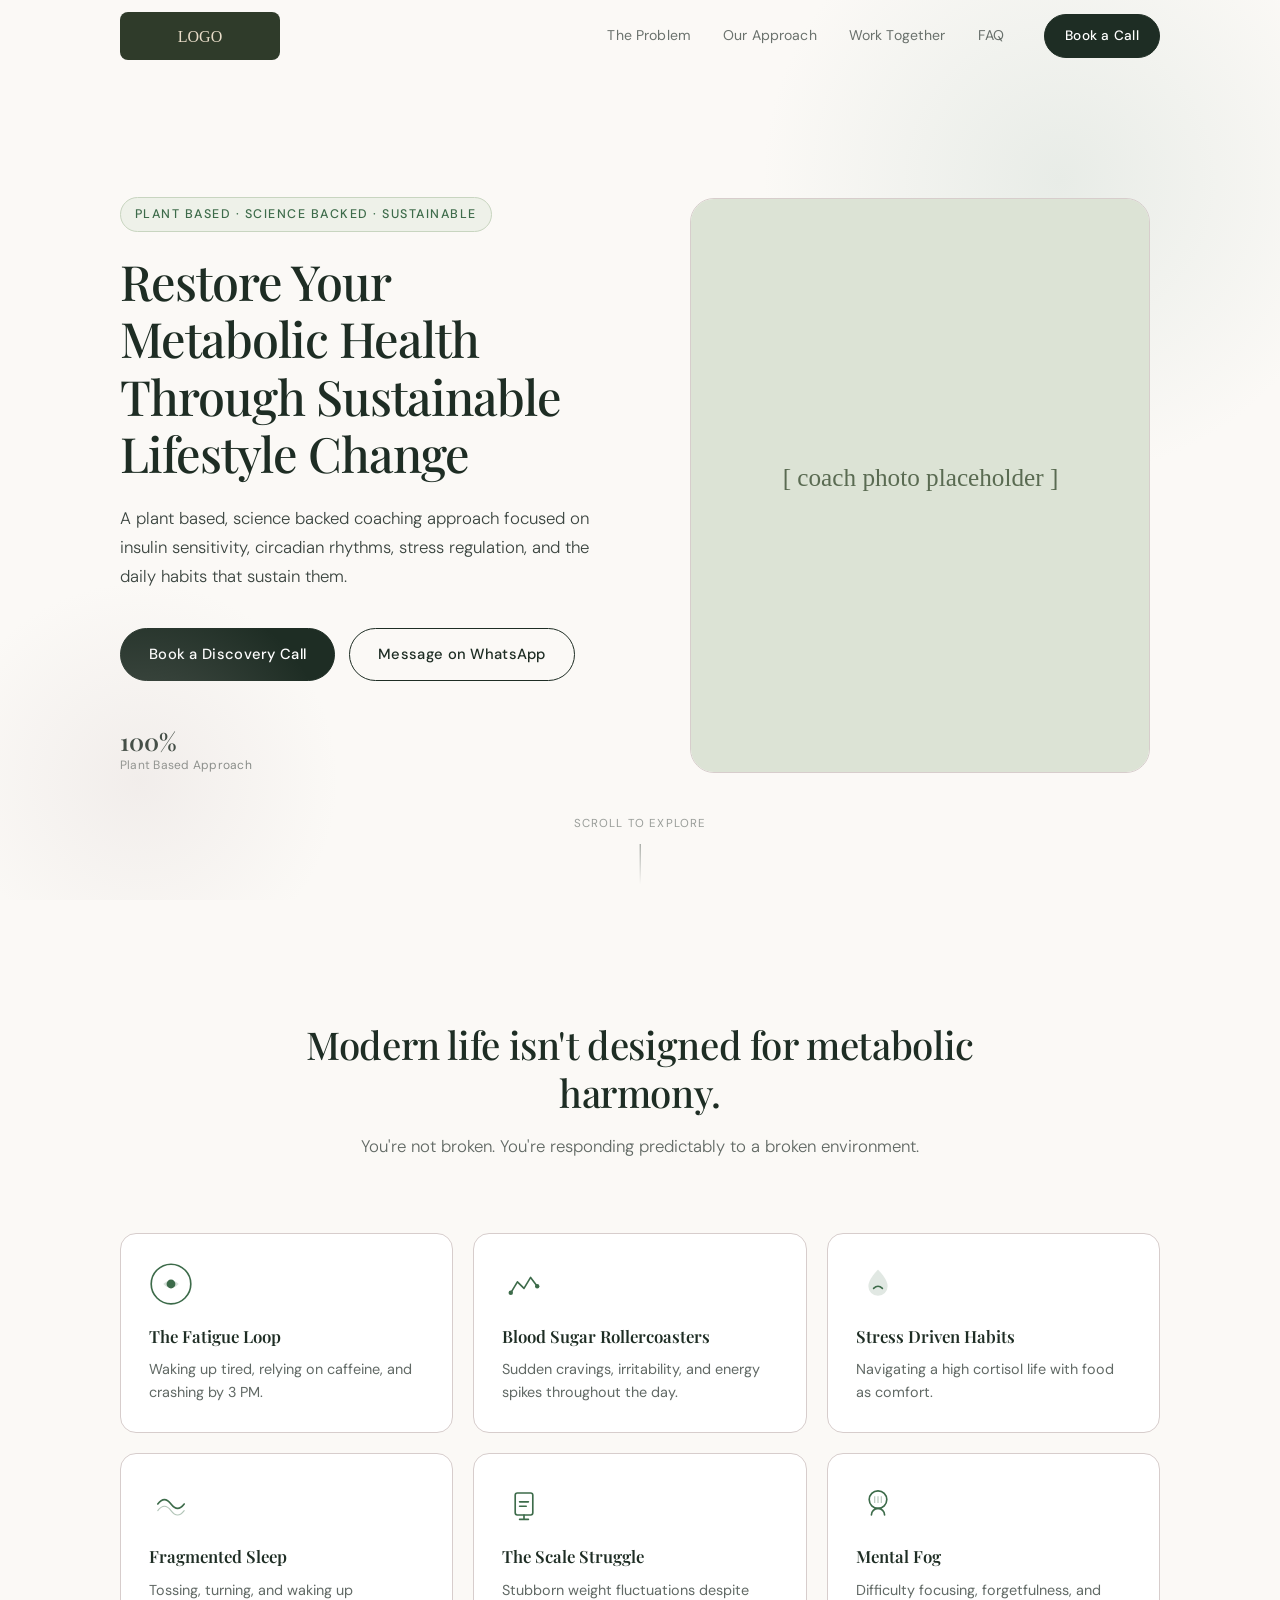
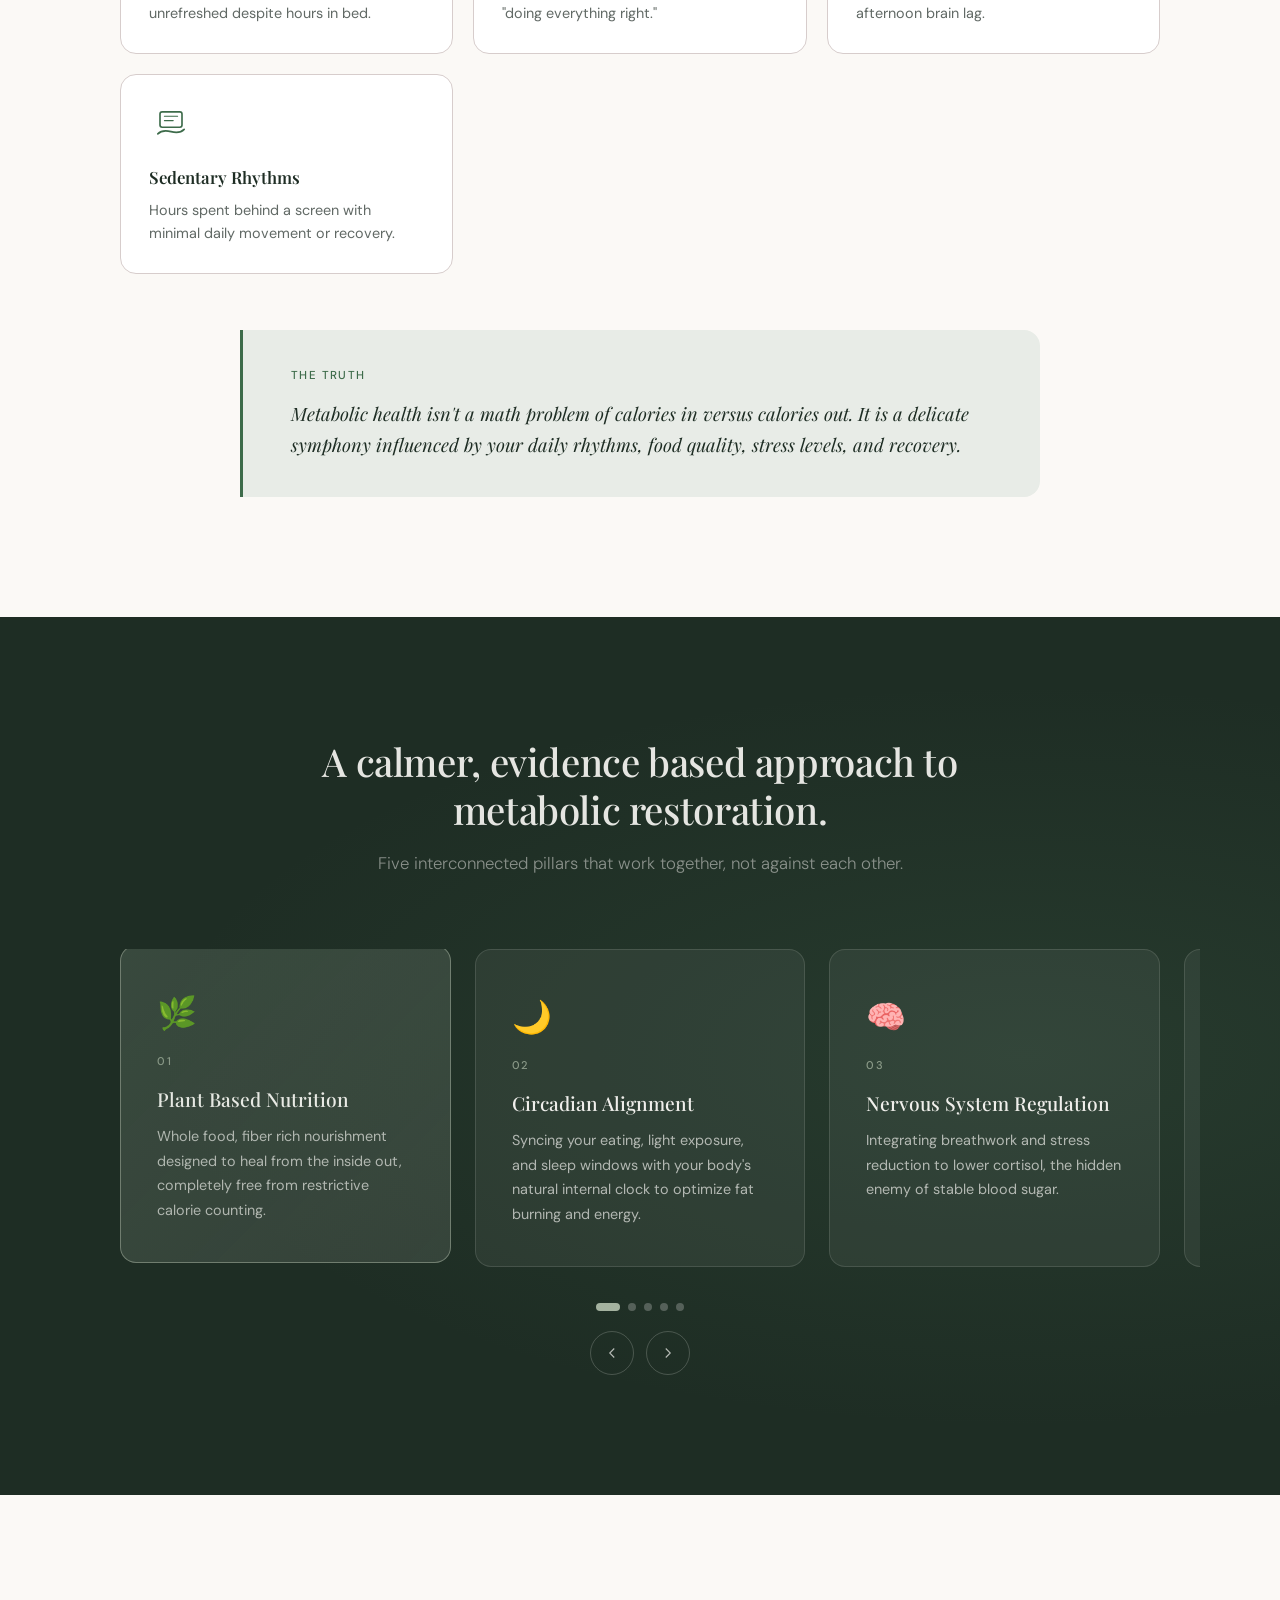
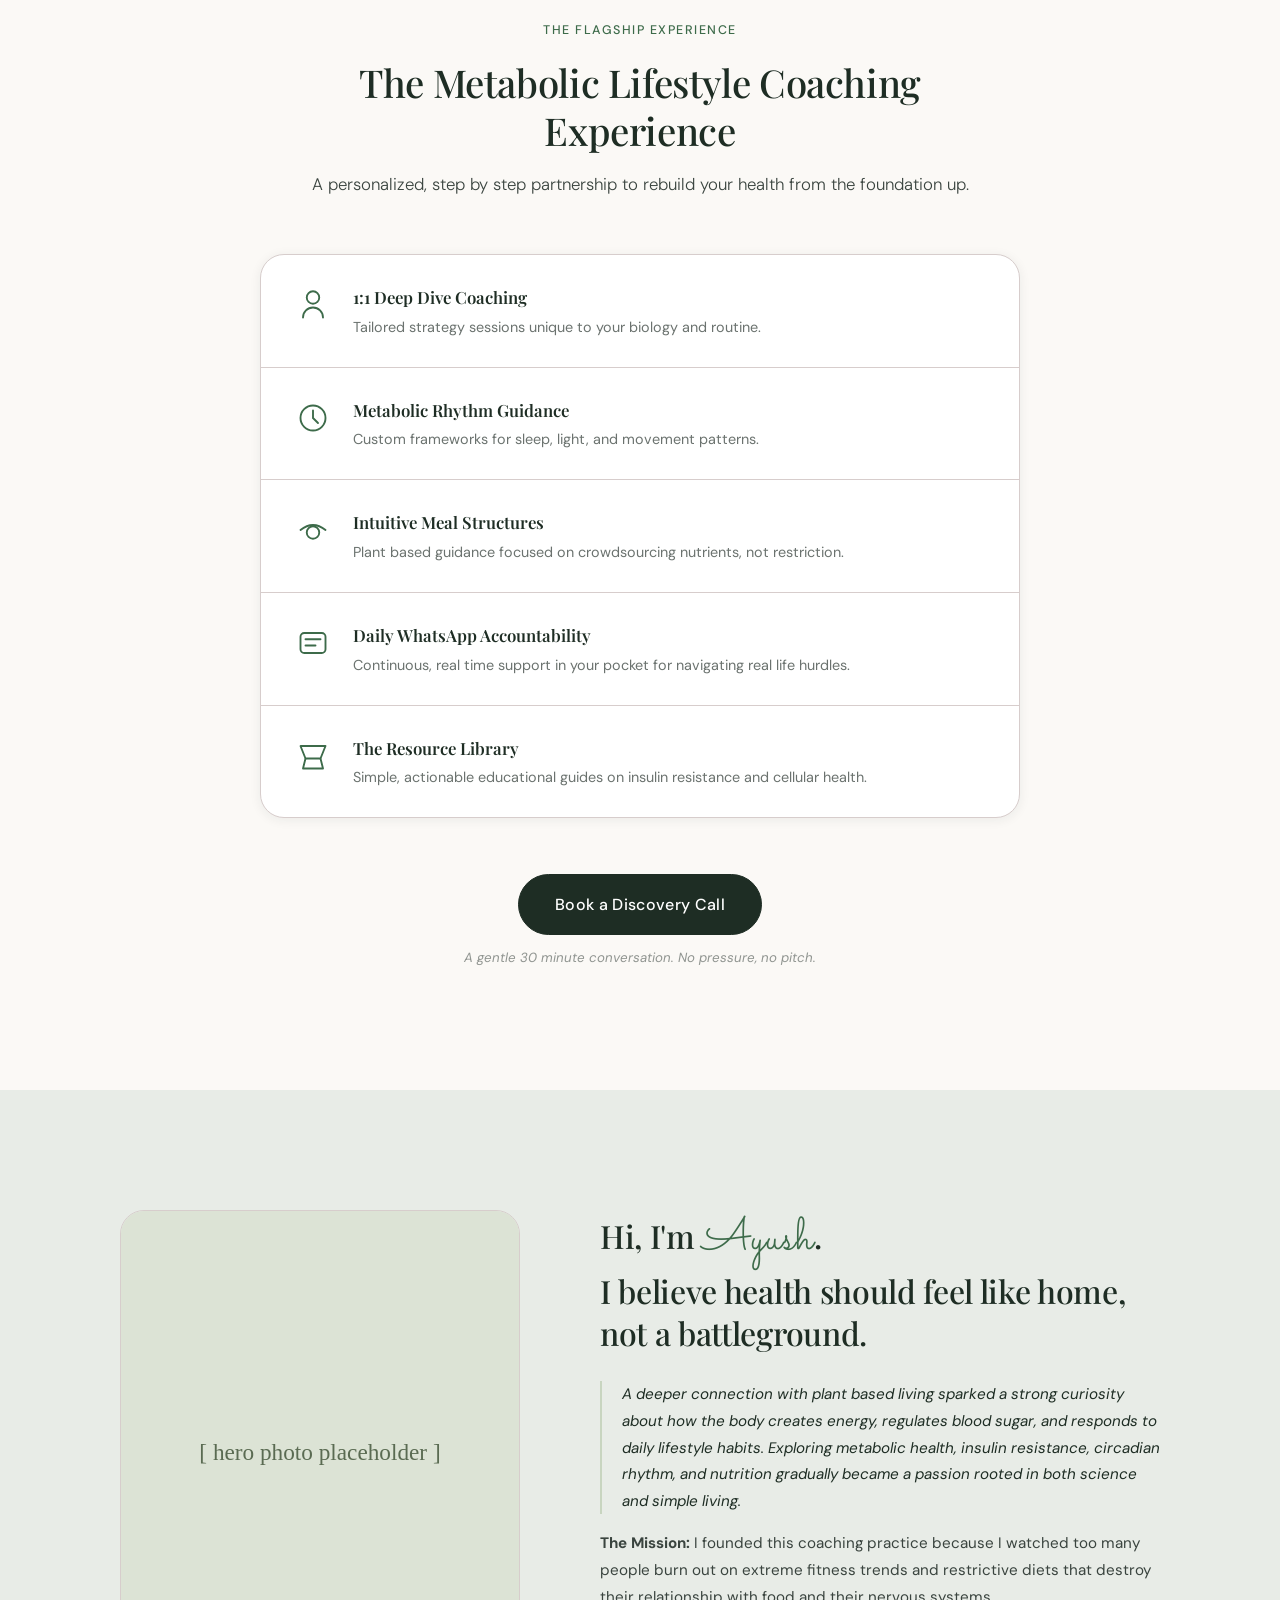
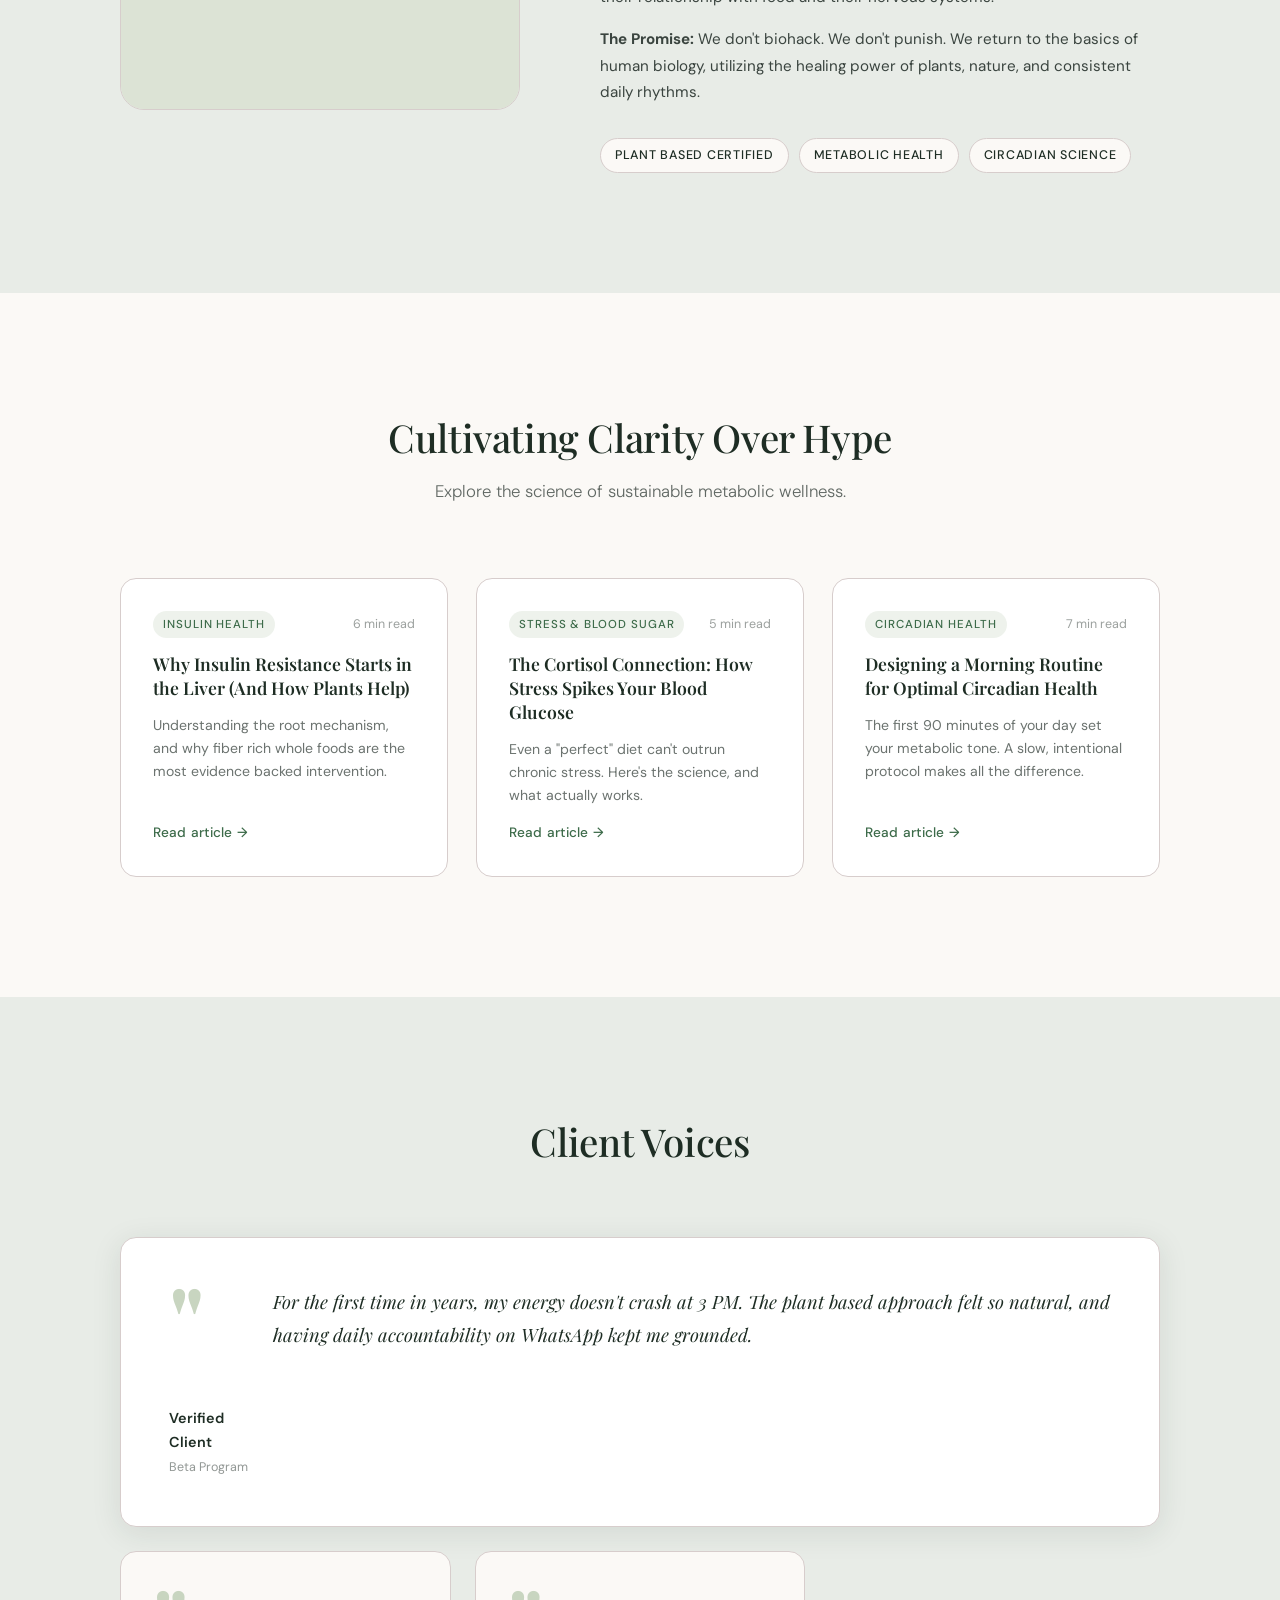
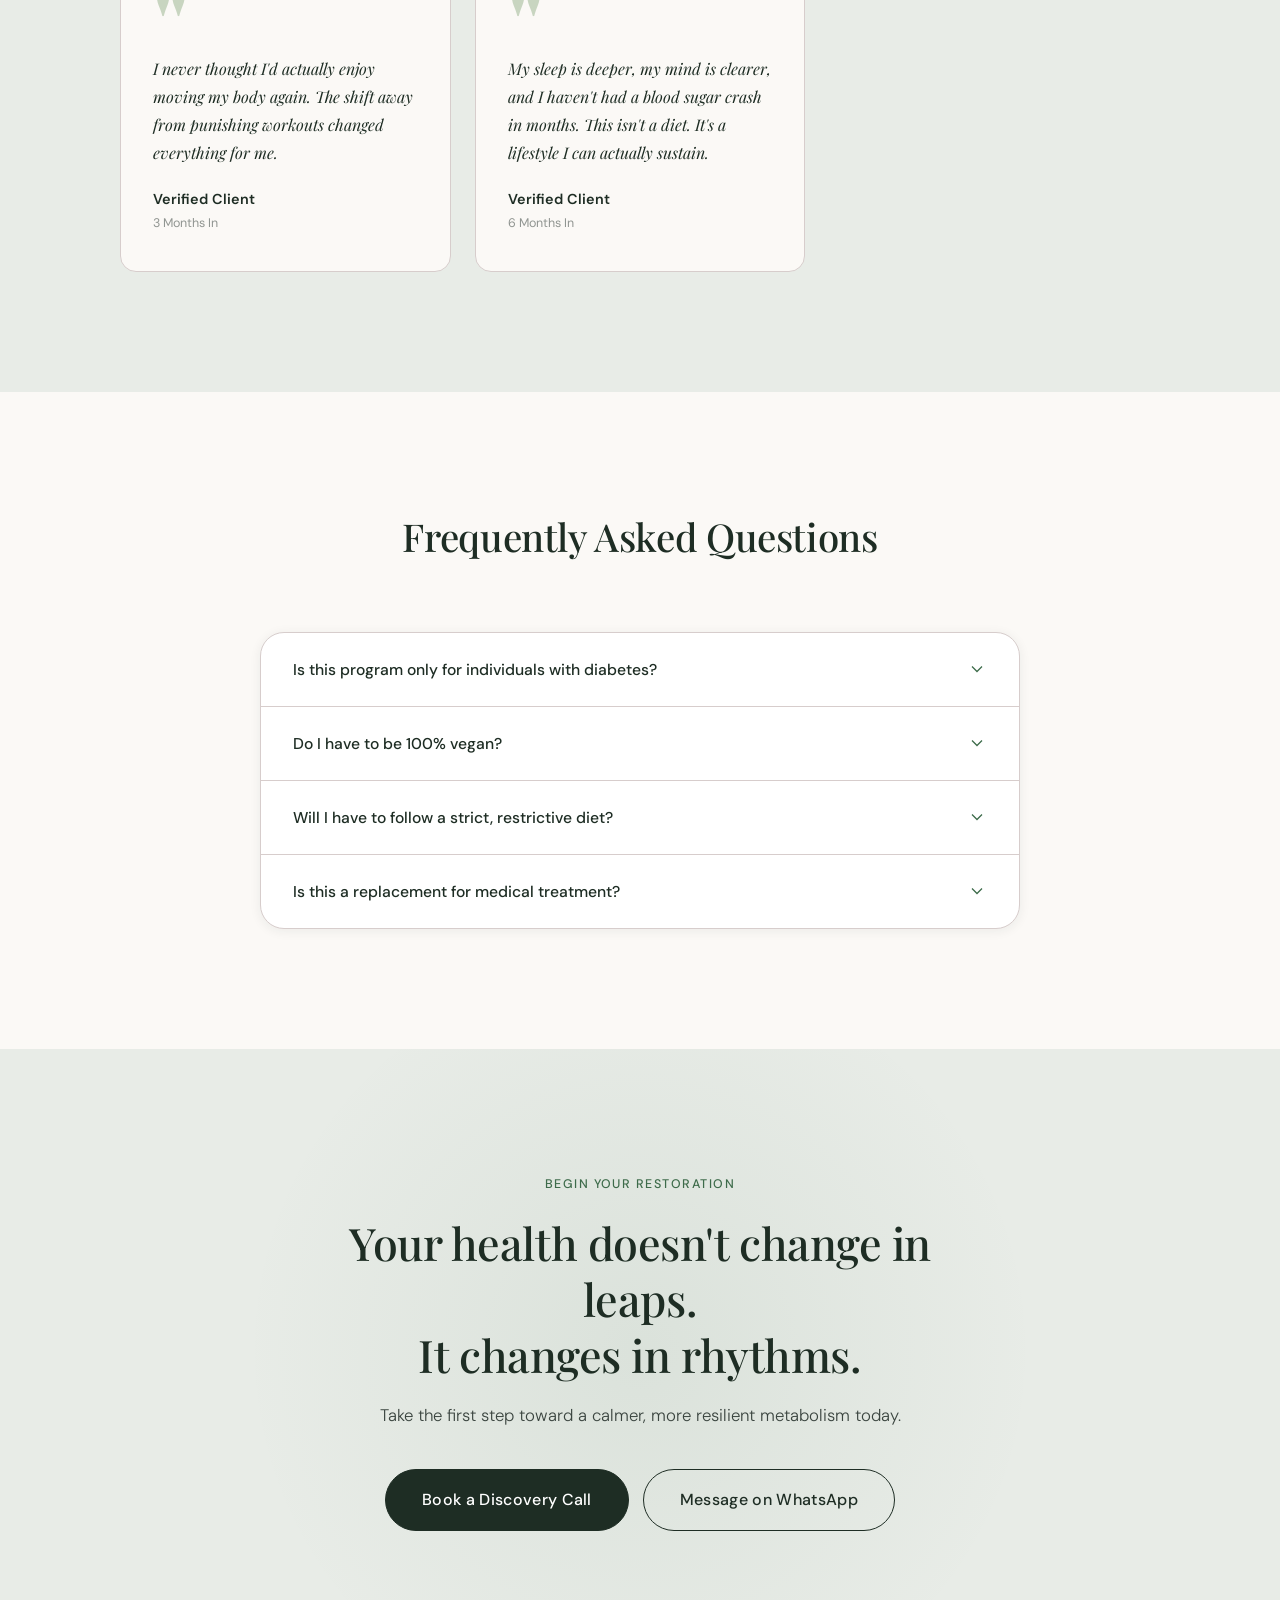
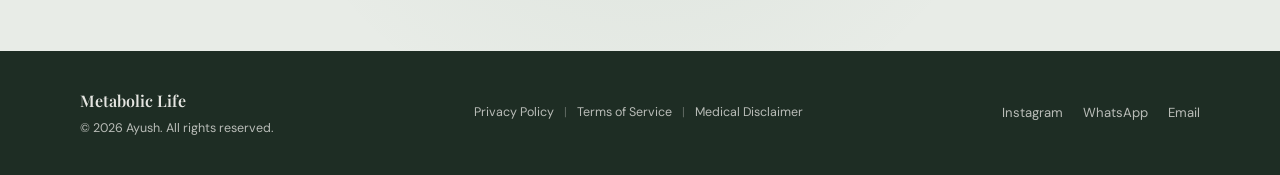
==== commit c8b3ec7d: "docs: use real first name (Ayush) instead of placeholder persona Per direction: the client's real fi" ====
--- a/index.html
+++ b/index.html
@@ -3,7 +3,7 @@
 <head>
   <meta charset="UTF-8" />
   <meta name="viewport" content="width=device-width, initial-scale=1.0" />
-  <title>Jordan Cole | Metabolic Health Coach</title>
+  <title>Ayush | Diabetes Freedom Coach</title>
   <link rel="icon" type="image/png" href="assets/placeholder-logo.svg" />
   <link rel="preconnect" href="https://fonts.googleapis.com" />
   <link rel="preconnect" href="https://fonts.gstatic.com" crossorigin />
@@ -16,7 +16,7 @@
   <nav class="nav" id="nav">
     <div class="nav__inner">
       <a href="#" class="nav__logo">
-        <img src="assets/placeholder-logo.svg" alt="Jordan Cole, Metabolic Health Coach" class="nav__logo-img" />
+        <img src="assets/placeholder-logo.svg" alt="Ayush, Diabetes Freedom Coach" class="nav__logo-img" />
       </a>
       <div class="nav__links">
         <a href="#problem">The Problem</a>
@@ -49,7 +49,7 @@
       <div class="hero__image-wrap fade-up fade-up--delay">
         <div class="hero__image-frame">
           <div class="hero__image-placeholder">
-            <img src="assets/placeholder-about.svg" alt="Jordan Cole" class="hero__photo" />
+            <img src="assets/placeholder-about.svg" alt="Ayush" class="hero__photo" />
           </div>
         </div>
       </div>
@@ -262,7 +262,7 @@
           </div>
         </div>
         <div class="about__content-col">
-          <h2>Hi, I'm <span class="about__name">Jordan Cole</span>.<br/>I believe health should feel like home, not a battleground.</h2>
+          <h2>Hi, I'm <span class="about__name">Ayush</span>.<br/>I believe health should feel like home, not a battleground.</h2>
           <div class="about__body">
             <p class="about__hook">A deeper connection with plant based living sparked a strong curiosity about how the body creates energy, regulates blood sugar, and responds to daily lifestyle habits. Exploring metabolic health, insulin resistance, circadian rhythm, and nutrition gradually became a passion rooted in both science and simple living.</p>
             <p><strong>The Mission:</strong> I founded this coaching practice because I watched too many people burn out on extreme fitness trends and restrictive diets that destroy their relationship with food and their nervous systems.</p>
@@ -419,7 +419,7 @@
     <div class="footer__inner">
       <div class="footer__brand">
         <a href="#" class="footer__logo">Metabolic Life</a>
-        <p>© 2026 Jordan Cole. All rights reserved.</p>
+        <p>© 2026 Ayush. All rights reserved.</p>
       </div>
       <div class="footer__center">
         <a href="#">Privacy Policy</a>
